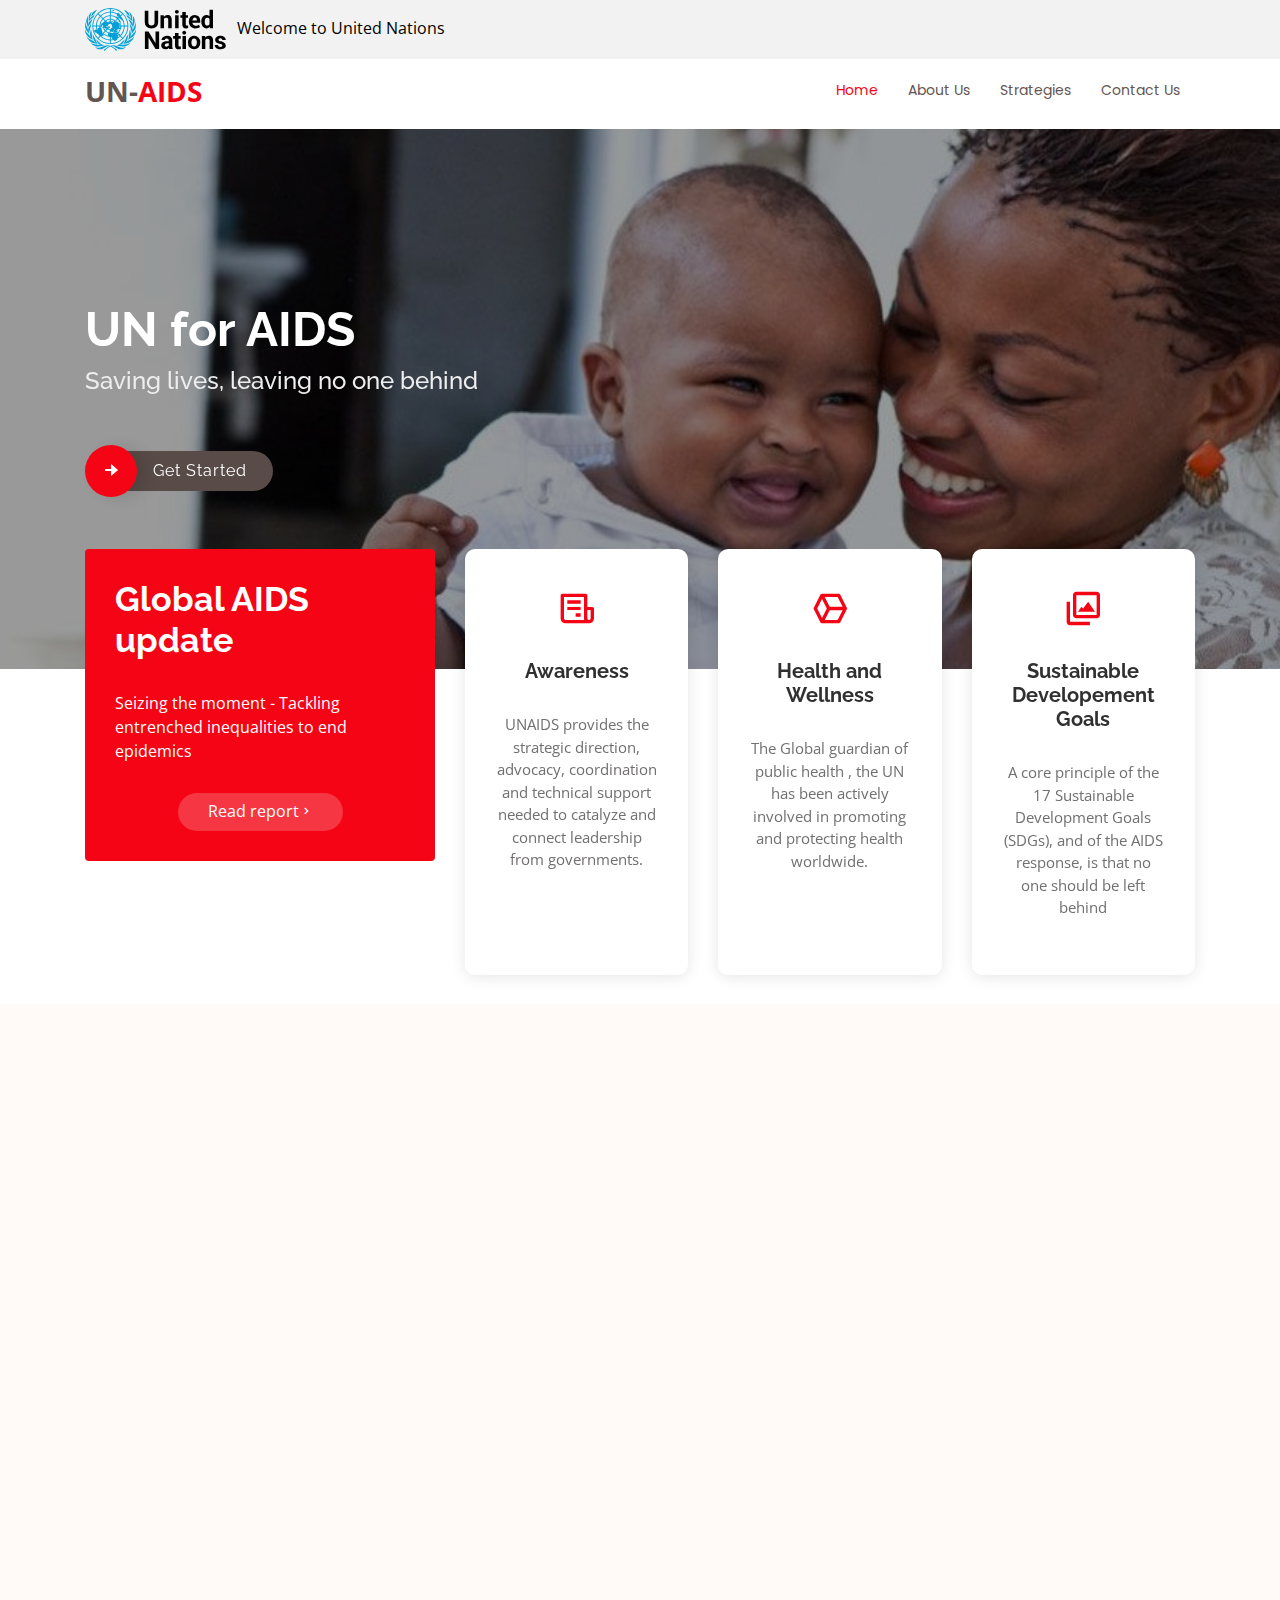
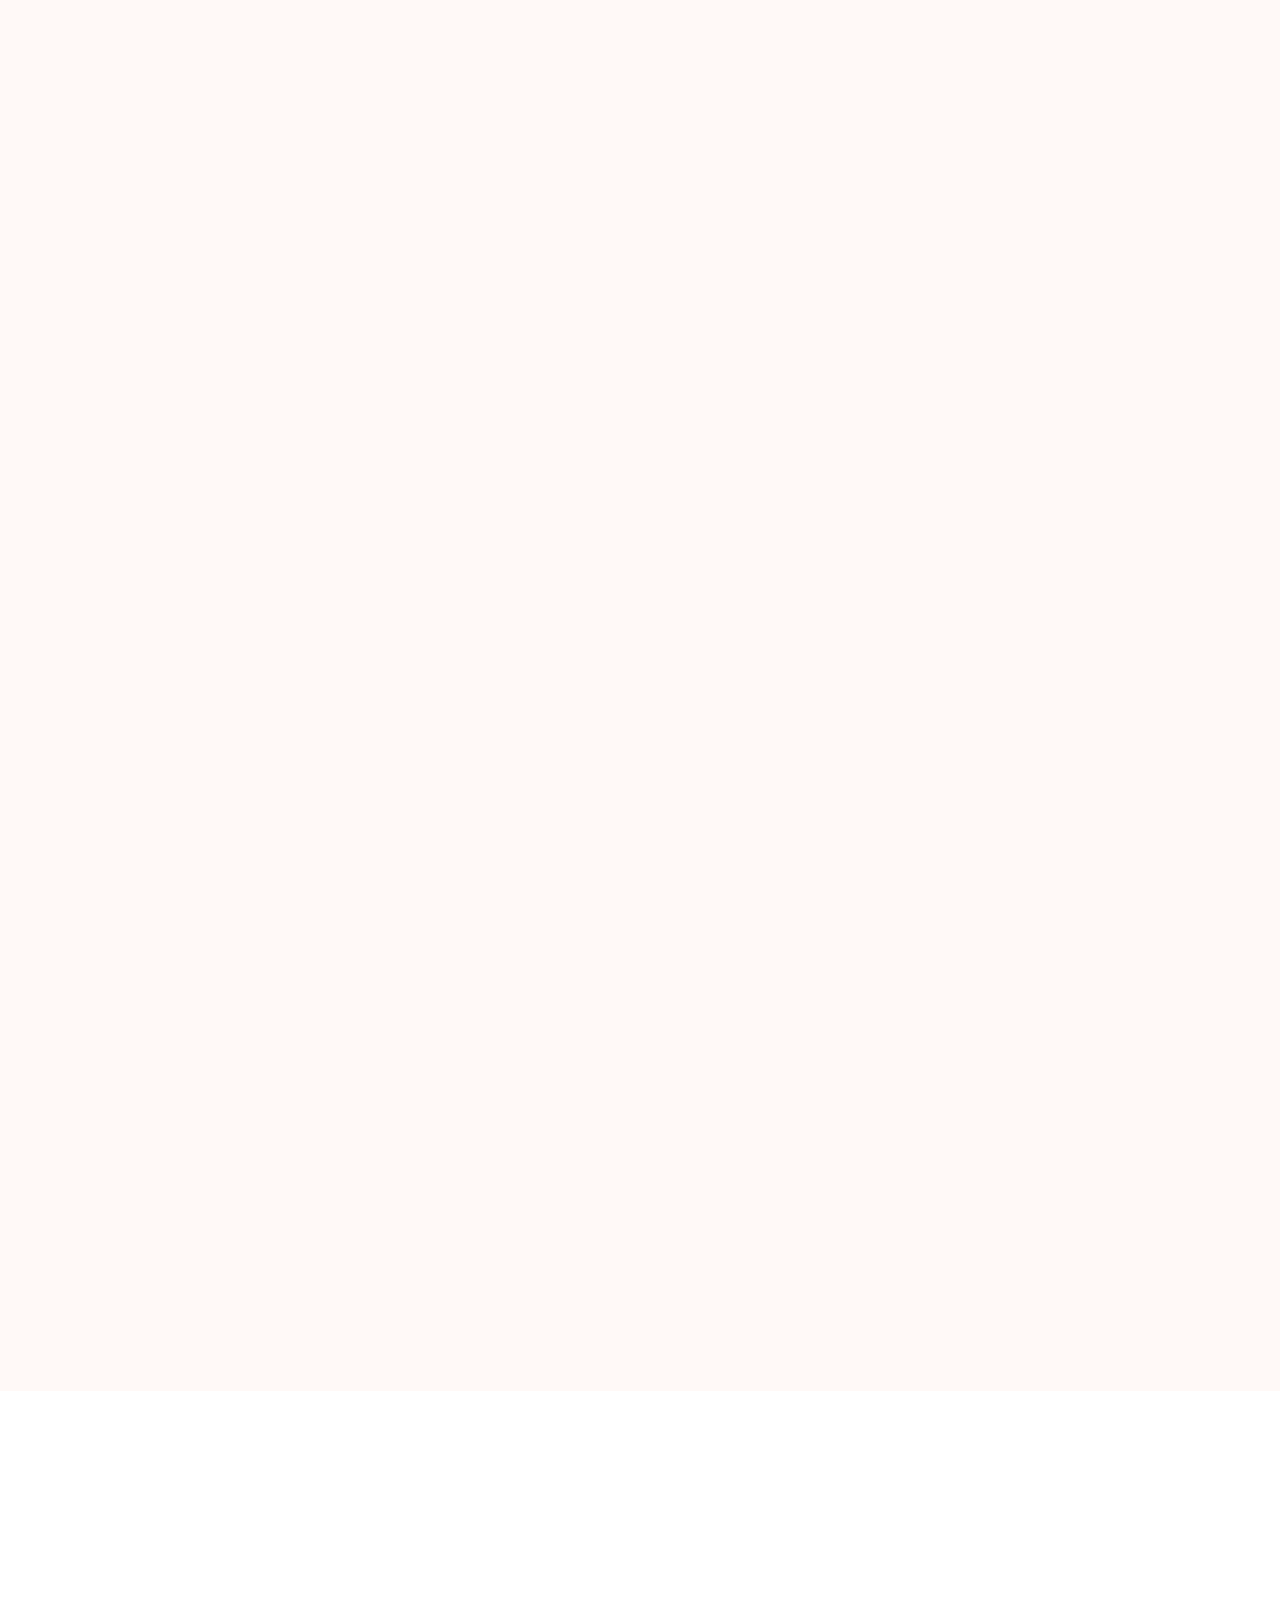
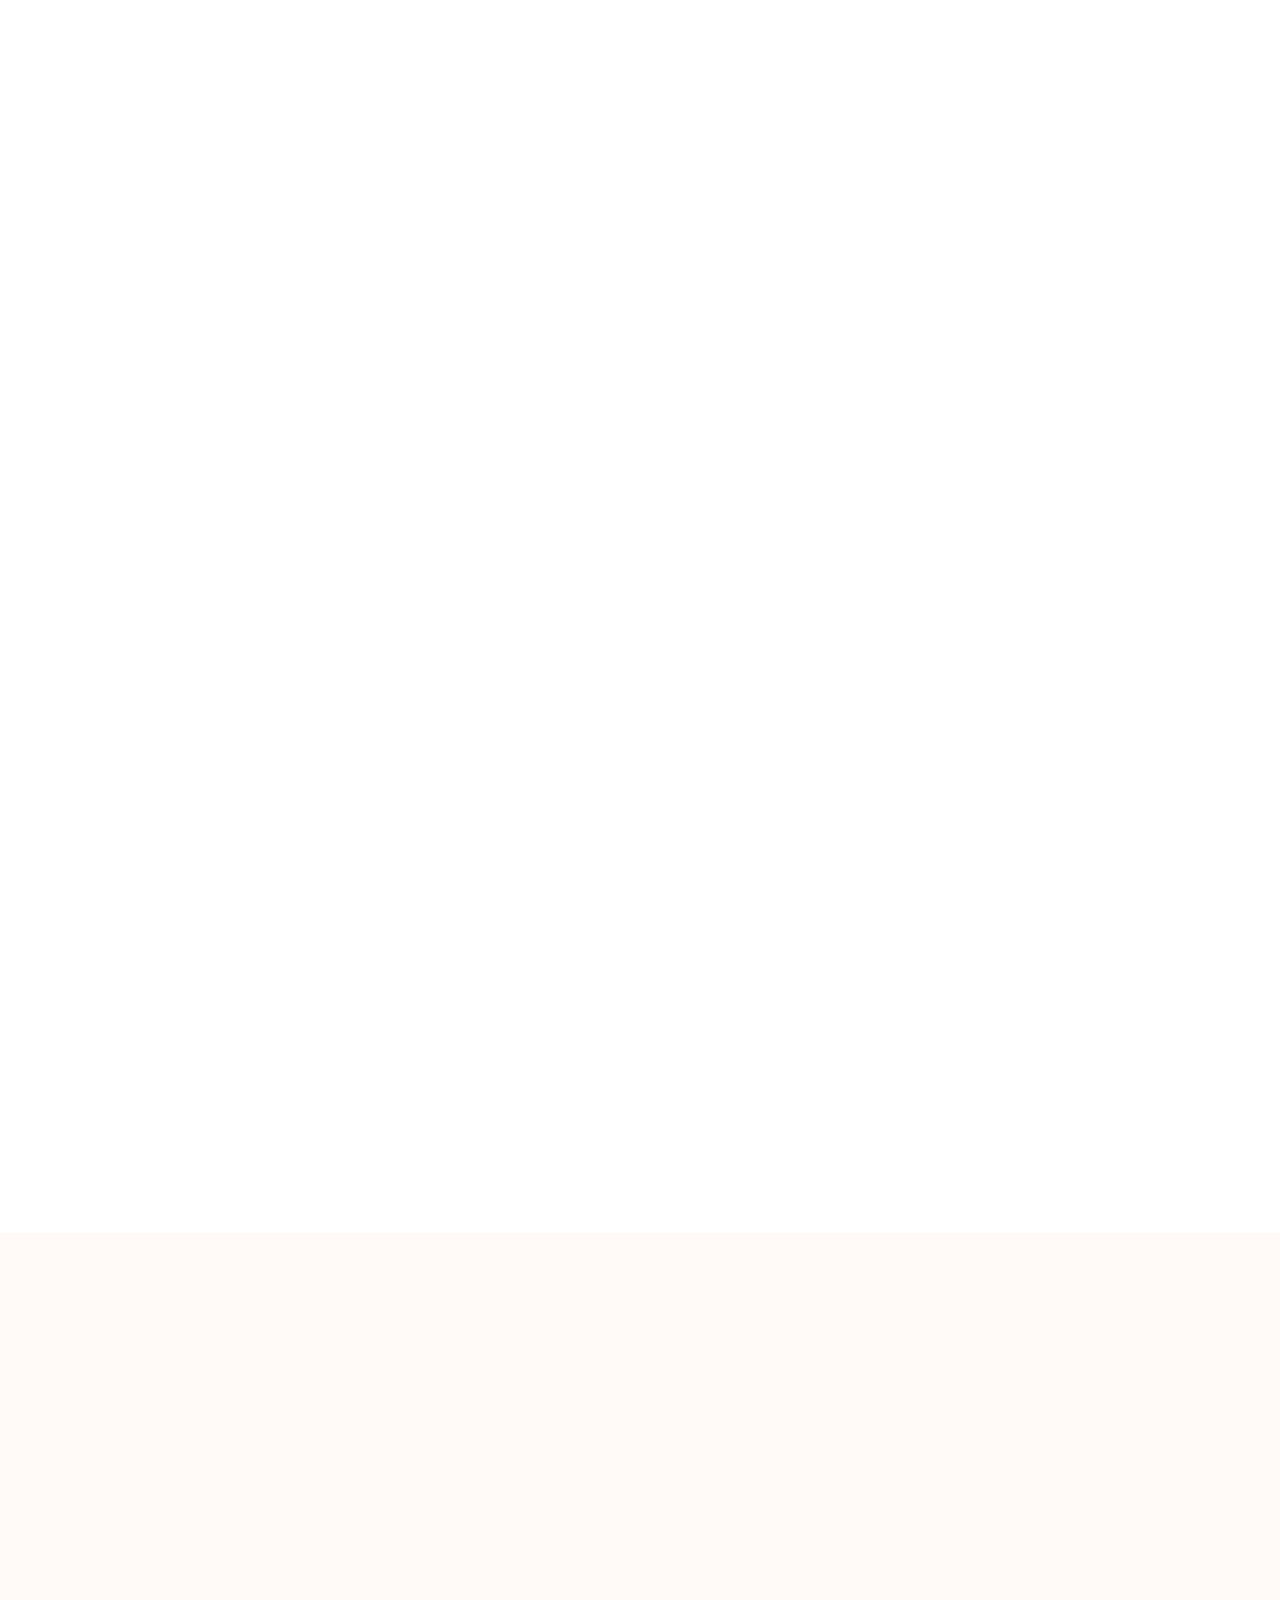
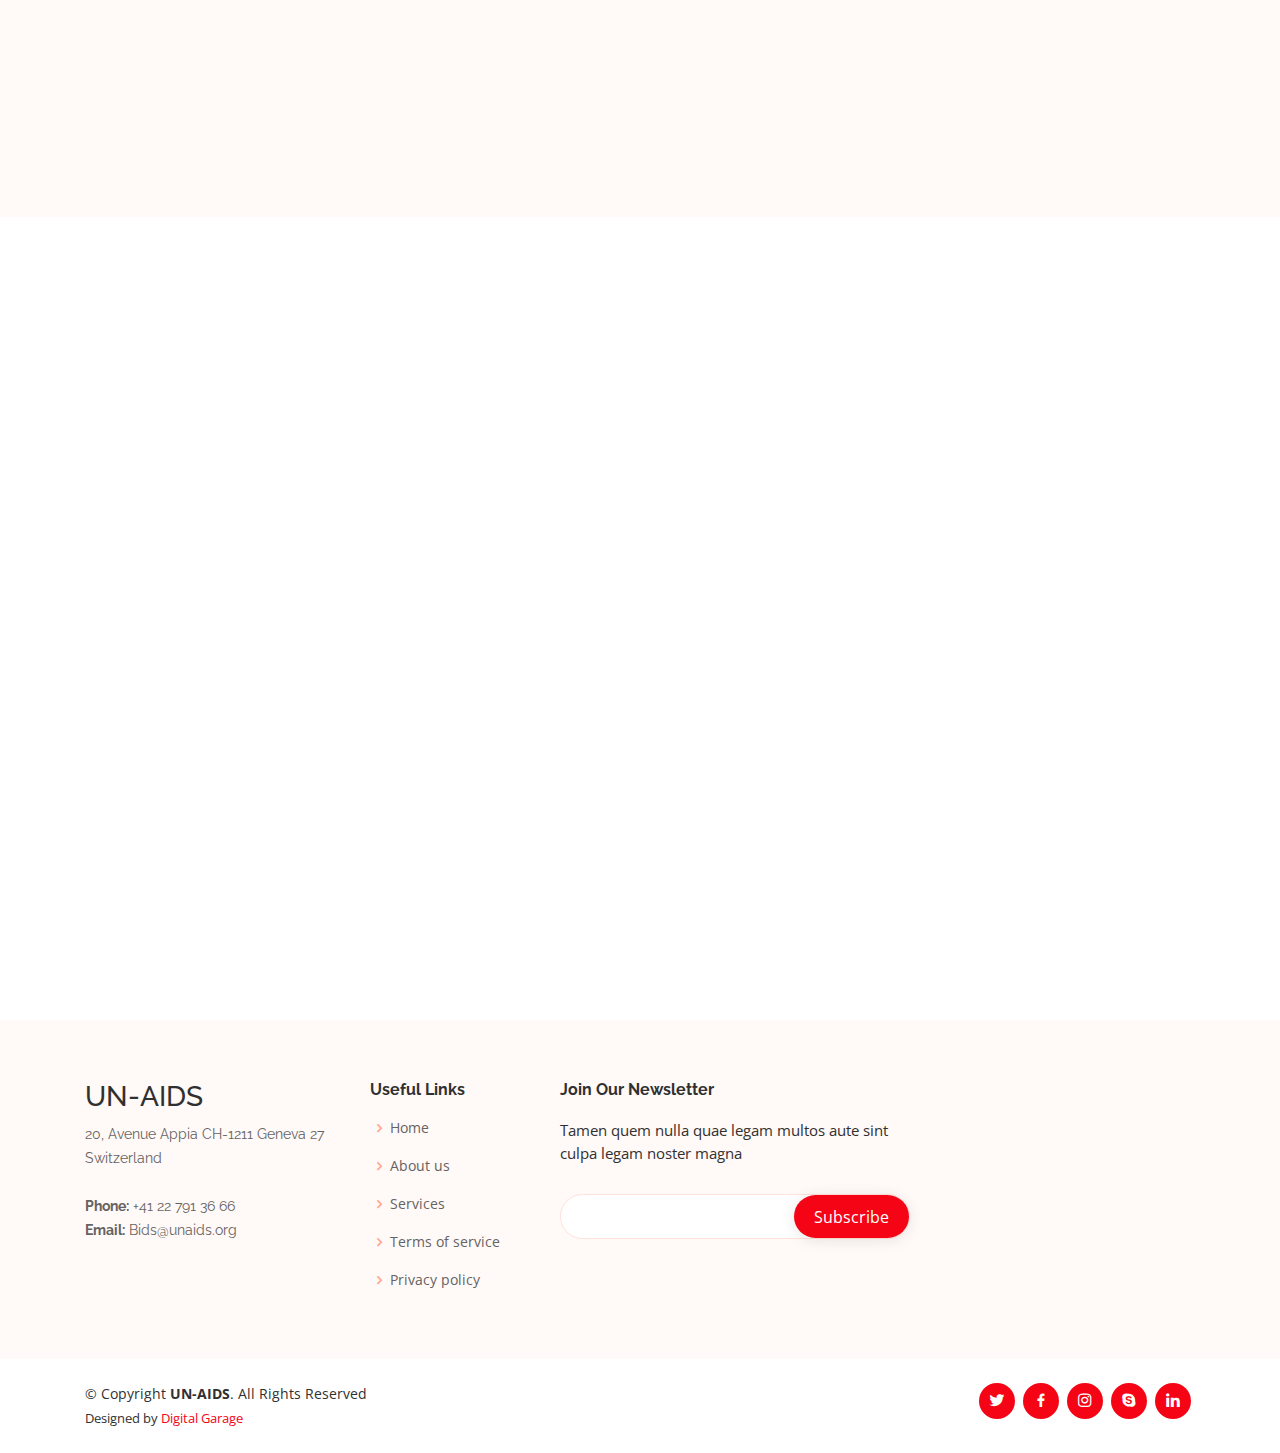
==== index.html @ d5a372f7 "new changes" ====
<!DOCTYPE html>
<html lang="en">

<head>
  <meta charset="utf-8">
  <meta content="width=device-width, initial-scale=1.0" name="viewport">

  <title>United nations</title>
  <meta content="" name="descriptison">
  <meta content="" name="keywords">

  <!-- Favicons -->
  <link href="assets/img/favicon.png" rel="icon">
  <link href="assets/img/apple-touch-icon.png" rel="apple-touch-icon">

  <!-- Google Fonts -->
  <link href="https://fonts.googleapis.com/css?family=Open+Sans:300,300i,400,400i,600,600i,700,700i|Raleway:300,300i,400,400i,500,500i,600,600i,700,700i|Poppins:300,300i,400,400i,500,500i,600,600i,700,700i" rel="stylesheet">

  <!-- Vendor CSS Files -->
  <link href="assets/vendor/bootstrap/css/bootstrap.min.css" rel="stylesheet">
  <link href="assets/vendor/icofont/icofont.min.css" rel="stylesheet">
  <link href="assets/vendor/boxicons/css/boxicons.min.css" rel="stylesheet">
  <link href="assets/vendor/venobox/venobox.css" rel="stylesheet">
  <link href="assets/vendor/owl.carousel/assets/owl.carousel.min.css" rel="stylesheet">
  <link href="assets/vendor/aos/aos.css" rel="stylesheet">

  <!-- Template Main CSS File -->
  <link href="assets/css/style.css" rel="stylesheet">

  <!-- =======================================================
  * Template Name: Flexor - v2.2.0
  * Template URL: https://bootstrapmade.com/flexor-free-multipurpose-bootstrap-template/
  * Author: BootstrapMade.com
  * License: https://bootstrapmade.com/license/
  ======================================================== -->
</head>

<body>

  <!-- ======= Top Bar ======= -->
  <section id="topbar" class="d-none d-lg-block">
    <div class="container d-flex">
      <div class="contact-info mr-auto">
        <ul>
         
          <li><a href="https://www.un.org/en/"><img src="assets/img/UN logo.svg" width="30%" height="30%" alt="" class="img-fluid">Welcome to United Nations</a></li>
          
         
        </ul>

      </div>
     
    </div>
  </section>

  <!-- ======= Header ======= -->
  <header id="header">
    <div class="container d-flex">

      <div class="logo mr-auto">
        <h1 class="text-light"><a href="index.html">UN-<span style="color: #f40414;">AIDS</span></a></h1>
        <!-- Uncomment below if you prefer to use an image logo -->
        <!-- <a href="index.html"><img src="assets/img/unaids-logo.png"   alt="" class="img-fluid"></a> -->
      </div>

      <nav class="nav-menu d-none d-lg-block">
        <ul>
          <li class="active"><a href="index.html">Home</a></li>
          <li><a href="#about">About Us</a></li>
          <li><a href="#services">Strategies</a></li>
          
      
         
          <li><a href="#contact">Contact Us</a></li>

        </ul>
      </nav><!-- .nav-menu -->

    </div>
  </header><!-- End Header -->

  <!-- ======= Hero Section ======= -->
  <section id="hero" class="d-flex flex-column justify-content-center align-items-center">
    <div class="container" data-aos="fade-in">
      <h1>UN for AIDS</h1>
      <h2>Saving lives, leaving no one behind</h2>
      <div class="d-flex align-items-center">
        <i class="bx bxs-right-arrow-alt get-started-icon"></i>
        <a href="#about" class="btn-get-started scrollto">Get Started</a>
      </div>
    </div>
  </section><!-- End Hero -->

  <main id="main">

    <!-- ======= Why Us Section ======= -->
    <section id="why-us" class="why-us">
      <div class="container">

        <div class="row">
          <div class="col-xl-4 col-lg-5" data-aos="fade-up">
            <div class="content">
              <h3>Global AIDS update</h3>
              <p>
                Seizing the moment - Tackling entrenched inequalities to end epidemics
              </p>
              <div class="text-center">
                <a href="/assets/pdf/Annual report 2020.pdf" class="more-btn">Read report<i class="bx bx-chevron-right"></i></a>
              </div>
            </div>
          </div>
          <div class="col-xl-8 col-lg-7 d-flex">
            <div class="icon-boxes d-flex flex-column justify-content-center">
              <div class="row">
                <div class="col-xl-4 d-flex align-items-stretch" data-aos="fade-up" data-aos-delay="100">
                  <div class="icon-box mt-4 mt-xl-0">
                    <i class="bx bx-receipt"></i>
                    <h4>Awareness</h4>
                    <p>UNAIDS provides the strategic direction, advocacy, coordination and technical support needed to catalyze and connect leadership from governments.  </p>
                  </div>
                </div>
                <div class="col-xl-4 d-flex align-items-stretch" data-aos="fade-up" data-aos-delay="200">
                  <div class="icon-box mt-4 mt-xl-0">
                    <i class="bx bx-cube-alt"></i>
                    <h4>Health and Wellness</h4>
                    <p>The Global guardian of public health , the UN
                      has been actively involved in promoting and protecting health worldwide. </p>
                  </div>
                </div>
                <div class="col-xl-4 d-flex align-items-stretch" data-aos="fade-up" data-aos-delay="300">
                  <div class="icon-box mt-4 mt-xl-0">
                    <i class="bx bx-images"></i>
                    <h4>Sustainable Developement Goals</h4>
                    <p>A core principle of the 17 Sustainable Development Goals (SDGs), and of the AIDS response, is that no one should be left behind</p>
                  </div>
                </div>
              </div>
            </div>
          </div>
        </div>

      </div>
    </section><!-- End Why Us Section -->

    <!-- ======= About Section ======= -->
    <section id="about" class="about section-bg">
      <div class="container">

        <div class="row">
          <div class="col-xl-5 col-lg-6 video-box d-flex justify-content-center align-items-stretch" data-aos="fade-right">
            <a href="https://www.youtube.com/watch?v=Q2I1V_JLy6Q" class="venobox play-btn mb-4" data-vbtype="video" data-autoplay="true"></a>
          </div>

          <div class="col-xl-7 col-lg-6 icon-boxes d-flex flex-column align-items-stretch justify-content-center py-5 px-lg-5">
            <h4 data-aos="fade-up"> <strong> About us</strong></h4>
            <!-- <h3 data-aos="fade-up">Enim quis est voluptatibus aliquid consequatur fugiat</h3> -->
            <p data-aos="fade-up">UNAIDS provides the strategic direction, advocacy, coordination and technical support needed to catalyze and connect leadership from governments, the private sector and communities to deliver life-saving HIV services.</p>

            <div class="icon-box" data-aos="fade-up">
              <div class="icon"><i class="bx bx-fingerprint"></i></div>
              <h4 class="title"><a href="">Leading People</a></h4>
              <p class="description">UNAIDS is leading the global effort to end AIDS as a public health threat by 2030 as part of the Sustainable Development Goals.</p>
            </div>

            <div class="icon-box" data-aos="fade-up" data-aos-delay="100">
              <div class="icon"><i class="bx bx-gift"></i></div>
              <h4 class="title"><a href="">Saving Lives</a></h4>
              <p class="description">UNAIDS has transformed policy. UNAIDS has shaped public policy on HIV at the global, regional and national levels. It has mobilized investment for sound national policy using evidence, experience and political advocacy, built health and community systems, established legal frameworks and shaped public opinion towards creating healthy and resilient societies.</p>
            </div>

            <div class="icon-box" data-aos="fade-up" data-aos-delay="200">
              <div class="icon"><i class="bx bx-atom"></i></div>
              <h4 class="title"><a href="">Sustainable Growth</a></h4>
              <p class="description">UNAIDS is a model for United Nations reform and is the only cosponsored Joint Programme in the United Nations system.</p>
            </div>

          </div>
        </div>

      </div>
    </section><!-- End About Section -->

    <!-- ======= Clients Section ======= -->
    <!-- <section id="clients" class="clients">
      <div class="container" data-aos="fade-up">

        <div class="owl-carousel clients-carousel">
          <img src="assets/img/clients/client-1.png" alt="">
          <img src="assets/img/clients/client-2.png" alt="">
          <img src="assets/img/clients/client-3.png" alt="">
          <img src="assets/img/clients/client-4.png" alt="">
          <img src="assets/img/clients/client-5.png" alt="">
          <img src="assets/img/clients/client-6.png" alt="">
          <img src="assets/img/clients/client-7.png" alt="">
          <img src="assets/img/clients/client-8.png" alt="">
        </div>

      </div>
    </section>End Clients Section -->

    <!-- ======= Services Section ======= -->
    
    <section id="services" class="services section-bg">
      <div class="container">

        <div class="section-title" data-aos="fade-up">
          <h2>Strategies</h2>
          <p>PROTECT AND ACCELERATE PROGRESS TOWARDS THE END OF AIDS: READY, SET, GO!</p>
        </div>

        <div class="row">
          <div class="col-lg-4 col-md-6" data-aos="fade-up">
            <div class="icon-box">
              <div class="icon"><i class="icofont-computer"></i></div>
              <h4 class="title"><a href="">Good health and well-being (SDG 3)</a></h4>
              <p class="description">Children, adolescents and adults living with HIV access testing, know their status and are immediately offered and sustained on affordable quality treatment.</p>
            </div>
          </div>
          <div class="col-lg-4 col-md-6" data-aos="fade-up" data-aos-delay="100">
            <div class="icon-box">
              <div class="icon"><i class="icofont-chart-bar-graph"></i></div>
              <h4 class="title"><a href="">Reduced inequalities (SDG 10)</a></h4>
              <p class="description">Young people, especially young women and adolescent girls, access combination prevention services and are empowered to protect themselves from HIV.</p>
            </div>
          </div>
          <div class="col-lg-4 col-md-6" data-aos="fade-up" data-aos-delay="200">
            <div class="icon-box">
              <div class="icon"><i class="icofont-earth"></i></div>
              <h4 class="title"><a href="">Gender equality (SDG 5)</a></h4>
              <p class="description">Women and men practice and promote healthy gender norms and work together to end gender-based, sexual and intimate partner violence to mitigate risk and impact of HIV</p>
            </div>
          </div>
          <div class="col-lg-4 col-md-6" data-aos="fade-up" data-aos-delay="300">
            <div class="icon-box">
              <div class="icon"><i class="icofont-image"></i></div>
              <h4 class="title"><a href="">Peace, justice and strong institutions (SDG 16)</a></h4>
              <p class="description">Punitive laws, policies, practices, stigma and discrimination that block effective responses to HIV are removed > Punitive laws, policies and practices removed, including overly broad criminalization of HIV transmission, travel restrictions, mandatory testing and those that block key populations’ access to services</p>
            </div>
          </div>
          <div class="col-lg-4 col-md-6" data-aos="fade-up" data-aos-delay="400">
            <div class="icon-box">
              <div class="icon"><i class="icofont-settings"></i></div>
              <h4 class="title"><a href="">Partnerships for the goals (SDG 17)</a></h4>
              <p class="description">People-centered HIV and health services are integrated in the context of stronger systems for health > HIV-sensitive universal health coverage schemes implemented </p>
            </div>
          </div>
          
        </div>

      </div>
    </section><!-- End Services Section -->

    <!-- ======= Values Section ======= -->
    <section id="values" class="values">
      <div class="container">

        <div class="row">
          <div class="col-md-6 d-flex align-items-stretch" data-aos="fade-up">
            <div class="card" style="background-image: url(assets/img/values-1.jpg);">
              <div class="card-body">
                <h5 class="card-title"><a href="">Our Mission</a></h5>
                <p class="card-text">Lorem ipsum dolor sit amet, consectetur elit, sed do eiusmod tempor ut labore et dolore magna aliqua.</p>
                <div class="read-more"><a href="#"><i class="icofont-arrow-right"></i> Read More</a></div>
              </div>
            </div>
          </div>
          <div class="col-md-6 d-flex align-items-stretch mt-4 mt-md-0" data-aos="fade-up" data-aos-delay="100">
            <div class="card" style="background-image: url(assets/img/values-2.jpg);">
              <div class="card-body">
                <h5 class="card-title"><a href="">Our Plan</a></h5>
                <p class="card-text">Sed ut perspiciatis unde omnis iste natus error sit voluptatem doloremque laudantium, totam rem.</p>
                <div class="read-more"><a href="#"><i class="icofont-arrow-right"></i> Read More</a></div>
              </div>
            </div>

          </div>
          <div class="col-md-6 d-flex align-items-stretch mt-4" data-aos="fade-up" data-aos-delay="200">
            <div class="card" style="background-image: url(assets/img/values-3.jpg);">
              <div class="card-body">
                <h5 class="card-title"><a href="">Our Vision</a></h5>
                <p class="card-text">Nemo enim ipsam voluptatem quia voluptas sit aut odit aut fugit, sed quia magni dolores.</p>
                <div class="read-more"><a href="#"><i class="icofont-arrow-right"></i> Read More</a></div>
              </div>
            </div>
          </div>
          <div class="col-md-6 d-flex align-items-stretch mt-4" data-aos="fade-up" data-aos-delay="300">
            <div class="card" style="background-image: url(assets/img/values-4.jpg);">
              <div class="card-body">
                <h5 class="card-title"><a href="">Our Care</a></h5>
                <p class="card-text">Nostrum eum sed et autem dolorum perspiciatis. Magni porro quisquam laudantium voluptatem.</p>
                <div class="read-more"><a href="#"><i class="icofont-arrow-right"></i> Read More</a></div>
              </div>
            </div>
          </div>
        </div>

      </div>
    </section><!-- End Values Section -->

    <!-- ======= Testimonials Section ======= -->
    <!-- <section id="testimonials" class="testimonials">
      <div class="container" data-aos="fade-up">

        <div class="owl-carousel testimonials-carousel">

          <div class="testimonial-item">
            <img src="assets/img/testimonials/testimonials-1.jpg" class="testimonial-img" alt="">
            <h3>Saul Goodman</h3>
            <h4>Ceo &amp; Founder</h4>
            <p>
              <i class="bx bxs-quote-alt-left quote-icon-left"></i>
              Proin iaculis purus consequat sem cure digni ssim donec porttitora entum suscipit rhoncus. Accusantium quam, ultricies eget id, aliquam eget nibh et. Maecen aliquam, risus at semper.
              <i class="bx bxs-quote-alt-right quote-icon-right"></i>
            </p>
          </div>

          <div class="testimonial-item">
            <img src="assets/img/testimonials/testimonials-2.jpg" class="testimonial-img" alt="">
            <h3>Sara Wilsson</h3>
            <h4>Designer</h4>
            <p>
              <i class="bx bxs-quote-alt-left quote-icon-left"></i>
              Export tempor illum tamen malis malis eram quae irure esse labore quem cillum quid cillum eram malis quorum velit fore eram velit sunt aliqua noster fugiat irure amet legam anim culpa.
              <i class="bx bxs-quote-alt-right quote-icon-right"></i>
            </p>
          </div>

          <div class="testimonial-item">
            <img src="assets/img/testimonials/testimonials-3.jpg" class="testimonial-img" alt="">
            <h3>Jena Karlis</h3>
            <h4>Store Owner</h4>
            <p>
              <i class="bx bxs-quote-alt-left quote-icon-left"></i>
              Enim nisi quem export duis labore cillum quae magna enim sint quorum nulla quem veniam duis minim tempor labore quem eram duis noster aute amet eram fore quis sint minim.
              <i class="bx bxs-quote-alt-right quote-icon-right"></i>
            </p>
          </div>

          <div class="testimonial-item">
            <img src="assets/img/testimonials/testimonials-4.jpg" class="testimonial-img" alt="">
            <h3>Matt Brandon</h3>
            <h4>Freelancer</h4>
            <p>
              <i class="bx bxs-quote-alt-left quote-icon-left"></i>
              Fugiat enim eram quae cillum dolore dolor amet nulla culpa multos export minim fugiat minim velit minim dolor enim duis veniam ipsum anim magna sunt elit fore quem dolore labore illum veniam.
              <i class="bx bxs-quote-alt-right quote-icon-right"></i>
            </p>
          </div>

          <div class="testimonial-item">
            <img src="assets/img/testimonials/testimonials-5.jpg" class="testimonial-img" alt="">
            <h3>John Larson</h3>
            <h4>Entrepreneur</h4>
            <p>
              <i class="bx bxs-quote-alt-left quote-icon-left"></i>
              Quis quorum aliqua sint quem legam fore sunt eram irure aliqua veniam tempor noster veniam enim culpa labore duis sunt culpa nulla illum cillum fugiat legam esse veniam culpa fore nisi cillum quid.
              <i class="bx bxs-quote-alt-right quote-icon-right"></i>
            </p>
          </div>

        </div>

      </div>
    </section>End Testimonials Section -->

    <!-- ======= Portfolio Section ======= -->
    <!-- <section id="portfolio" class="portfolio">
      <div class="container">

        <div class="section-title">
          <h2 data-aos="fade-up">Portfolio</h2>
          <p data-aos="fade-up">Magnam dolores commodi suscipit. Necessitatibus eius consequatur ex aliquid fuga eum quidem. Sit sint consectetur velit. Quisquam quos quisquam cupiditate. Et nemo qui impedit suscipit alias ea. Quia fugiat sit in iste officiis commodi quidem hic quas.</p>
        </div>

        <div class="row" data-aos="fade-up" data-aos-delay="100">
          <div class="col-lg-12 d-flex justify-content-center">
            <ul id="portfolio-flters">
              <li data-filter="*" class="filter-active">All</li>
              <li data-filter=".filter-app">App</li>
              <li data-filter=".filter-card">Card</li>
              <li data-filter=".filter-web">Web</li>
            </ul>
          </div>
        </div>

        <div class="row portfolio-container" data-aos="fade-up" data-aos-delay="200">

          <div class="col-lg-4 col-md-6 portfolio-item filter-app">
            <img src="assets/img/portfolio/portfolio-1.jpg" class="img-fluid" alt="">
            <div class="portfolio-info">
              <h4>App 1</h4>
              <p>App</p>
              <a href="assets/img/portfolio/portfolio-1.jpg" data-gall="portfolioGallery" class="venobox preview-link" title="App 1"><i class="bx bx-plus"></i></a>
              <a href="portfolio-details.html" class="details-link" title="More Details"><i class="bx bx-link"></i></a>
            </div>
          </div>

          <div class="col-lg-4 col-md-6 portfolio-item filter-web">
            <img src="assets/img/portfolio/portfolio-2.jpg" class="img-fluid" alt="">
            <div class="portfolio-info">
              <h4>Web 3</h4>
              <p>Web</p>
              <a href="assets/img/portfolio/portfolio-2.jpg" data-gall="portfolioGallery" class="venobox preview-link" title="Web 3"><i class="bx bx-plus"></i></a>
              <a href="portfolio-details.html" class="details-link" title="More Details"><i class="bx bx-link"></i></a>
            </div>
          </div>

          <div class="col-lg-4 col-md-6 portfolio-item filter-app">
            <img src="assets/img/portfolio/portfolio-3.jpg" class="img-fluid" alt="">
            <div class="portfolio-info">
              <h4>App 2</h4>
              <p>App</p>
              <a href="assets/img/portfolio/portfolio-3.jpg" data-gall="portfolioGallery" class="venobox preview-link" title="App 2"><i class="bx bx-plus"></i></a>
              <a href="portfolio-details.html" class="details-link" title="More Details"><i class="bx bx-link"></i></a>
            </div>
          </div>

          <div class="col-lg-4 col-md-6 portfolio-item filter-card">
            <img src="assets/img/portfolio/portfolio-4.jpg" class="img-fluid" alt="">
            <div class="portfolio-info">
              <h4>Card 2</h4>
              <p>Card</p>
              <a href="assets/img/portfolio/portfolio-4.jpg" data-gall="portfolioGallery" class="venobox preview-link" title="Card 2"><i class="bx bx-plus"></i></a>
              <a href="portfolio-details.html" class="details-link" title="More Details"><i class="bx bx-link"></i></a>
            </div>
          </div>

          <div class="col-lg-4 col-md-6 portfolio-item filter-web">
            <img src="assets/img/portfolio/portfolio-5.jpg" class="img-fluid" alt="">
            <div class="portfolio-info">
              <h4>Web 2</h4>
              <p>Web</p>
              <a href="assets/img/portfolio/portfolio-5.jpg" data-gall="portfolioGallery" class="venobox preview-link" title="Web 2"><i class="bx bx-plus"></i></a>
              <a href="portfolio-details.html" class="details-link" title="More Details"><i class="bx bx-link"></i></a>
            </div>
          </div>

          <div class="col-lg-4 col-md-6 portfolio-item filter-app">
            <img src="assets/img/portfolio/portfolio-6.jpg" class="img-fluid" alt="">
            <div class="portfolio-info">
              <h4>App 3</h4>
              <p>App</p>
              <a href="assets/img/portfolio/portfolio-6.jpg" data-gall="portfolioGallery" class="venobox preview-link" title="App 3"><i class="bx bx-plus"></i></a>
              <a href="portfolio-details.html" class="details-link" title="More Details"><i class="bx bx-link"></i></a>
            </div>
          </div>

          <div class="col-lg-4 col-md-6 portfolio-item filter-card">
            <img src="assets/img/portfolio/portfolio-7.jpg" class="img-fluid" alt="">
            <div class="portfolio-info">
              <h4>Card 1</h4>
              <p>Card</p>
              <a href="assets/img/portfolio/portfolio-7.jpg" data-gall="portfolioGallery" class="venobox preview-link" title="Card 1"><i class="bx bx-plus"></i></a>
              <a href="portfolio-details.html" class="details-link" title="More Details"><i class="bx bx-link"></i></a>
            </div>
          </div>

          <div class="col-lg-4 col-md-6 portfolio-item filter-card">
            <img src="assets/img/portfolio/portfolio-8.jpg" class="img-fluid" alt="">
            <div class="portfolio-info">
              <h4>Card 3</h4>
              <p>Card</p>
              <a href="assets/img/portfolio/portfolio-8.jpg" data-gall="portfolioGallery" class="venobox preview-link" title="Card 3"><i class="bx bx-plus"></i></a>
              <a href="portfolio-details.html" class="details-link" title="More Details"><i class="bx bx-link"></i></a>
            </div>
          </div>

          <div class="col-lg-4 col-md-6 portfolio-item filter-web">
            <img src="assets/img/portfolio/portfolio-9.jpg" class="img-fluid" alt="">
            <div class="portfolio-info">
              <h4>Web 3</h4>
              <p>Web</p>
              <a href="assets/img/portfolio/portfolio-9.jpg" data-gall="portfolioGallery" class="venobox preview-link" title="Web 3"><i class="bx bx-plus"></i></a>
              <a href="portfolio-details.html" class="details-link" title="More Details"><i class="bx bx-link"></i></a>
            </div>
          </div>

        </div>

      </div>
    </section>End Portfolio Section -->
    <section id="build">
      <div class="container">
        <div class="section-title" data-aos="fade-up">
          <h2>Let's Build a Sustainable World Together</h2>
        </div>  
        <h2 data-aos="fade-up" class="portfolio-title text-center">Your Problem, is ours now</h2>
        <br>
        <h5 data-aos="fade-up">Submit your problem here, or <a href="#contact">get in touch with us  </a> if you want to connect offline:</h5>
        <div class="row featurette"><form data-aos="fade-up" class="col-md-7">
          <div class="form-group">
            <input type="text" name="name" class="form-control" id="name" placeholder="Your Name" data-rule="minlen:4" data-msg="Please enter at least 4 chars" />
            <div class="validate"></div>
          </div>
          <div class="form-group">
            <label for="exampleFormControlInput1">Email address</label>
            <input type="email" class="form-control" id="exampleFormControlInput1" placeholder="name@example.com">
          </div>
          
          
          <div class="form-group">
            <label for="exampleFormControlTextarea1">Problem Statement</label>
            <textarea class="form-control" id="exampleFormControlTextarea1" rows="3"></textarea>
          </div>
          <div id="innovbtn" class="text-center" data-aos="fade-up" data-aos-delay="800">
            <a href="" class="btn-get-started scrollto">Submit</a>
          </div>
         
        </form>
        <div class="col-md-5" data-aos="fade-up">
        
          <img src="assets/img/girl-smiling-1739842.jpg" width="100%" height="100%" alt="">
          
        </div></div>
        

        
      
      </div>

    </section>
    <!-- ======= Team Section ======= -->
    <!-- <section id="team" class="team section-bg">
      <div class="container">

        <div class="section-title">
          <h2 data-aos="fade-up">Team</h2>
          <p data-aos="fade-up">Magnam dolores commodi suscipit. Necessitatibus eius consequatur ex aliquid fuga eum quidem. Sit sint consectetur velit. Quisquam quos quisquam cupiditate. Et nemo qui impedit suscipit alias ea. Quia fugiat sit in iste officiis commodi quidem hic quas.</p>
        </div>

        <div class="row">

          <div class="col-lg-3 col-md-6 d-flex align-items-stretch" data-aos="fade-up">
            <div class="member">
              <div class="member-img">
                <img src="assets/img/team/team-1.jpg" class="img-fluid" alt="">
                <div class="social">
                  <a href=""><i class="icofont-twitter"></i></a>
                  <a href=""><i class="icofont-facebook"></i></a>
                  <a href=""><i class="icofont-instagram"></i></a>
                  <a href=""><i class="icofont-linkedin"></i></a>
                </div>
              </div>
              <div class="member-info">
                <h4>Walter White</h4>
                <span>Chief Executive Officer</span>
              </div>
            </div>
          </div>

          <div class="col-lg-3 col-md-6 d-flex align-items-stretch" data-aos="fade-up" data-aos-delay="100">
            <div class="member">
              <div class="member-img">
                <img src="assets/img/team/team-2.jpg" class="img-fluid" alt="">
                <div class="social">
                  <a href=""><i class="icofont-twitter"></i></a>
                  <a href=""><i class="icofont-facebook"></i></a>
                  <a href=""><i class="icofont-instagram"></i></a>
                  <a href=""><i class="icofont-linkedin"></i></a>
                </div>
              </div>
              <div class="member-info">
                <h4>Sarah Jhonson</h4>
                <span>Product Manager</span>
              </div>
            </div>
          </div>

          <div class="col-lg-3 col-md-6 d-flex align-items-stretch" data-aos="fade-up" data-aos-delay="200">
            <div class="member">
              <div class="member-img">
                <img src="assets/img/team/team-3.jpg" class="img-fluid" alt="">
                <div class="social">
                  <a href=""><i class="icofont-twitter"></i></a>
                  <a href=""><i class="icofont-facebook"></i></a>
                  <a href=""><i class="icofont-instagram"></i></a>
                  <a href=""><i class="icofont-linkedin"></i></a>
                </div>
              </div>
              <div class="member-info">
                <h4>William Anderson</h4>
                <span>CTO</span>
              </div>
            </div>
          </div>

          <div class="col-lg-3 col-md-6 d-flex align-items-stretch" data-aos="fade-up" data-aos-delay="300">
            <div class="member">
              <div class="member-img">
                <img src="assets/img/team/team-4.jpg" class="img-fluid" alt="">
                <div class="social">
                  <a href=""><i class="icofont-twitter"></i></a>
                  <a href=""><i class="icofont-facebook"></i></a>
                  <a href=""><i class="icofont-instagram"></i></a>
                  <a href=""><i class="icofont-linkedin"></i></a>
                </div>
              </div>
              <div class="member-info">
                <h4>Amanda Jepson</h4>
                <span>Accountant</span>
              </div>
            </div>
          </div>

        </div>

      </div>
    </section>End Team Section -->

    <!-- ======= Pricing Section ======= -->
    <!-- <section id="pricing" class="pricing">
      <div class="container">

        <div class="section-title">
          <h2 data-aos="fade-up">Pricing</h2>
          <p data-aos="fade-up">Magnam dolores commodi suscipit. Necessitatibus eius consequatur ex aliquid fuga eum quidem. Sit sint consectetur velit. Quisquam quos quisquam cupiditate. Et nemo qui impedit suscipit alias ea. Quia fugiat sit in iste officiis commodi quidem hic quas.</p>
        </div>

        <div class="row">

          <div class="col-lg-3 col-md-6" data-aos="fade-up">
            <div class="box">
              <h3>Free</h3>
              <h4><sup>$</sup>0<span> / month</span></h4>
              <ul>
                <li>Aida dere</li>
                <li>Nec feugiat nisl</li>
                <li>Nulla at volutpat dola</li>
                <li class="na">Pharetra massa</li>
                <li class="na">Massa ultricies mi</li>
              </ul>
              <div class="btn-wrap">
                <a href="#" class="btn-buy">Buy Now</a>
              </div>
            </div>
          </div>

          <div class="col-lg-3 col-md-6 mt-4 mt-md-0" data-aos="fade-up" data-aos-delay="100">
            <div class="box featured">
              <h3>Business</h3>
              <h4><sup>$</sup>19<span> / month</span></h4>
              <ul>
                <li>Aida dere</li>
                <li>Nec feugiat nisl</li>
                <li>Nulla at volutpat dola</li>
                <li>Pharetra massa</li>
                <li class="na">Massa ultricies mi</li>
              </ul>
              <div class="btn-wrap">
                <a href="#" class="btn-buy">Buy Now</a>
              </div>
            </div>
          </div>

          <div class="col-lg-3 col-md-6 mt-4 mt-lg-0" data-aos="fade-up" data-aos-delay="200">
            <div class="box">
              <h3>Developer</h3>
              <h4><sup>$</sup>29<span> / month</span></h4>
              <ul>
                <li>Aida dere</li>
                <li>Nec feugiat nisl</li>
                <li>Nulla at volutpat dola</li>
                <li>Pharetra massa</li>
                <li>Massa ultricies mi</li>
              </ul>
              <div class="btn-wrap">
                <a href="#" class="btn-buy">Buy Now</a>
              </div>
            </div>
          </div>

          <div class="col-lg-3 col-md-6 mt-4 mt-lg-0" data-aos="fade-up" data-aos-delay="300">
            <div class="box">
              <span class="advanced">Advanced</span>
              <h3>Ultimate</h3>
              <h4><sup>$</sup>49<span> / month</span></h4>
              <ul>
                <li>Aida dere</li>
                <li>Nec feugiat nisl</li>
                <li>Nulla at volutpat dola</li>
                <li>Pharetra massa</li>
                <li>Massa ultricies mi</li>
              </ul>
              <div class="btn-wrap">
                <a href="#" class="btn-buy">Buy Now</a>
              </div>
            </div>
          </div>

        </div>

      </div>
    </section>End Pricing Section -->

    <!-- ======= F.A.Q Section ======= -->
    <section id="faq" class="faq section-bg">
      <div class="container">

        <div class="section-title">
          <h2 data-aos="fade-up">F.A.Q</h2>
          
        </div>

        <div class="faq-list">
          <ul>
            <li data-aos="fade-up">
              <i class="bx bx-help-circle icon-help"></i> <a data-toggle="collapse" class="collapse" href="#faq-list-1">How can I get involved?<i class="bx bx-chevron-down icon-show"></i><i class="bx bx-chevron-up icon-close"></i></a>
              <div id="faq-list-1" class="collapse show" data-parent=".faq-list">
                <p>
                  Feugiat pretium nibh ipsum consequat. Tempus iaculis urna id volutpat lacus laoreet non curabitur gravida. Venenatis lectus magna fringilla urna porttitor rhoncus dolor purus non.
                </p>
              </div>
            </li>

            <li data-aos="fade-up" data-aos-delay="100">
              <i class="bx bx-help-circle icon-help"></i> <a data-toggle="collapse" href="#faq-list-2" class="collapsed">	How can I donate? <i class="bx bx-chevron-down icon-show"></i><i class="bx bx-chevron-up icon-close"></i></a>
              <div id="faq-list-2" class="collapse" data-parent=".faq-list">
                <p>
                  Dolor sit amet consectetur adipiscing elit pellentesque habitant morbi. Id interdum velit laoreet id donec ultrices. Fringilla phasellus faucibus scelerisque eleifend donec pretium. Est pellentesque elit ullamcorper dignissim. Mauris ultrices eros in cursus turpis massa tincidunt dui.
                </p>
              </div>
            </li>

            <li data-aos="fade-up" data-aos-delay="200">
              <i class="bx bx-help-circle icon-help"></i> <a data-toggle="collapse" href="#faq-list-3" class="collapsed">	Where do I pitch my proposal? <i class="bx bx-chevron-down icon-show"></i><i class="bx bx-chevron-up icon-close"></i></a>
              <div id="faq-list-3" class="collapse" data-parent=".faq-list">
                <p>
                  Eleifend mi in nulla posuere sollicitudin aliquam ultrices sagittis orci. Faucibus pulvinar elementum integer enim. Sem nulla pharetra diam sit amet nisl suscipit. Rutrum tellus pellentesque eu tincidunt. Lectus urna duis convallis convallis tellus. Urna molestie at elementum eu facilisis sed odio morbi quis
                </p>
              </div>
            </li>

            <li data-aos="fade-up" data-aos-delay="300">
              <i class="bx bx-help-circle icon-help"></i> <a data-toggle="collapse" href="#faq-list-4" class="collapsed">How can I become a partner? <i class="bx bx-chevron-down icon-show"></i><i class="bx bx-chevron-up icon-close"></i></a>
              <div id="faq-list-4" class="collapse" data-parent=".faq-list">
                <p>
                  Molestie a iaculis at erat pellentesque adipiscing commodo. Dignissim suspendisse in est ante in. Nunc vel risus commodo viverra maecenas accumsan. Sit amet nisl suscipit adipiscing bibendum est. Purus gravida quis blandit turpis cursus in.
                </p>
              </div>
            </li>

            

          </ul>
        </div>

      </div>
    </section><!-- End F.A.Q Section -->

    <!-- ======= Contact Section ======= -->
    <section id="contact" class="contact">
      <div class="container">

        <div class="section-title">
          <h2 data-aos="fade-up">Contact</h2>
          <p data-aos="fade-up">Magnam dolores commodi suscipit. Necessitatibus eius consequatur ex aliquid fuga eum quidem. Sit sint consectetur velit. Quisquam quos quisquam cupiditate. Et nemo qui impedit suscipit alias ea. Quia fugiat sit in iste officiis commodi quidem hic quas.</p>
        </div>

        <div class="row justify-content-center">

          <div class="col-xl-3 col-lg-4 mt-4" data-aos="fade-up">
            <div class="info-box">
              <i class="bx bx-map"></i>
              <h3>Our Address</h3>
              <p>A108 Adam Street, New York, NY 535022</p>
            </div>
          </div>

          <div class="col-xl-3 col-lg-4 mt-4" data-aos="fade-up" data-aos-delay="100">
            <div class="info-box">
              <i class="bx bx-envelope"></i>
              <h3>Email Us</h3>
              <p>info@example.com<br>contact@example.com</p>
            </div>
          </div>
          <div class="col-xl-3 col-lg-4 mt-4" data-aos="fade-up" data-aos-delay="200">
            <div class="info-box">
              <i class="bx bx-phone-call"></i>
              <h3>Call Us</h3>
              <p>+1 5589 55488 55<br>+1 6678 254445 41</p>
            </div>
          </div>
        </div>

        <div class="row justify-content-center" data-aos="fade-up" data-aos-delay="300">
          <div class="col-xl-9 col-lg-12 mt-4">
            <form action="forms/contact.php" method="post" role="form" class="php-email-form">
              <div class="form-row">
                <div class="col-md-6 form-group">
                  <input type="text" name="name" class="form-control" id="name" placeholder="Your Name" data-rule="minlen:4" data-msg="Please enter at least 4 chars" />
                  <div class="validate"></div>
                </div>
                <div class="col-md-6 form-group">
                  <input type="email" class="form-control" name="email" id="email" placeholder="Your Email" data-rule="email" data-msg="Please enter a valid email" />
                  <div class="validate"></div>
                </div>
              </div>
              <div class="form-group">
                <input type="text" class="form-control" name="subject" id="subject" placeholder="Subject" data-rule="minlen:4" data-msg="Please enter at least 8 chars of subject" />
                <div class="validate"></div>
              </div>
              <div class="form-group">
                <textarea class="form-control" name="message" rows="5" data-rule="required" data-msg="Please write something for us" placeholder="Message"></textarea>
                <div class="validate"></div>
              </div>
              <div class="mb-3">
                <div class="loading">Loading</div>
                <div class="error-message"></div>
                <div class="sent-message">Your message has been sent. Thank you!</div>
              </div>
              <div class="text-center"><button type="submit">Send Message</button></div>
            </form>
          </div>

        </div>

      </div>
    </section><!-- End Contact Section -->

  </main><!-- End #main -->

  <!-- ======= Footer ======= -->
  <footer id="footer">

    <div class="footer-top">
      <div class="container">
        <div class="row">

          <div class="col-lg-3 col-md-6 footer-contact">
            <h3>UN-AIDS</h3>
            <p>
              20, Avenue Appia
              CH-1211 Geneva 27
              Switzerland<br><br>
              <strong>Phone:</strong> +41 22 791 36 66<br>
              <strong>Email:</strong>  Bids@unaids.org<br>
            </p>
          </div>

          <div class="col-lg-2 col-md-6 footer-links">
            <h4>Useful Links</h4>
            <ul>
              <li><i class="bx bx-chevron-right"></i> <a href="#">Home</a></li>
              <li><i class="bx bx-chevron-right"></i> <a href="#">About us</a></li>
              <li><i class="bx bx-chevron-right"></i> <a href="#">Services</a></li>
              <li><i class="bx bx-chevron-right"></i> <a href="#">Terms of service</a></li>
              <li><i class="bx bx-chevron-right"></i> <a href="#">Privacy policy</a></li>
            </ul>
          </div>

         

          <div class="col-lg-4 col-md-6 footer-newsletter">
            <h4>Join Our Newsletter</h4>
            <p>Tamen quem nulla quae legam multos aute sint culpa legam noster magna</p>
            <form action="" method="post">
              <input type="email" name="email"><input type="submit" value="Subscribe">
            </form>
          </div>

        </div>
      </div>
    </div>

    <div class="container d-lg-flex py-4">

      <div class="mr-lg-auto text-center text-lg-left">
        <div class="copyright">
          &copy; Copyright <strong><span>UN-AIDS</span></strong>. All Rights Reserved
        </div>
        <div class="credits">
          <!-- All the links in the footer should remain intact. -->
          <!-- You can delete the links only if you purchased the pro version. -->
          <!-- Licensing information: https://bootstrapmade.com/license/ -->
          <!-- Purchase the pro version with working PHP/AJAX contact form: https://bootstrapmade.com/flexor-free-multipurpose-bootstrap-template/ -->
          Designed by <a href="#">Digital Garage</a>
        </div>
      </div>
      <div class="social-links text-center text-lg-right pt-3 pt-lg-0">
        <a href="#" class="twitter"><i class="bx bxl-twitter"></i></a>
        <a href="#" class="facebook"><i class="bx bxl-facebook"></i></a>
        <a href="#" class="instagram"><i class="bx bxl-instagram"></i></a>
        <a href="#" class="google-plus"><i class="bx bxl-skype"></i></a>
        <a href="#" class="linkedin"><i class="bx bxl-linkedin"></i></a>
      </div>
    </div>
  </footer><!-- End Footer -->

  <a href="#" class="back-to-top"><i class="icofont-simple-up"></i></a>

  <!-- Vendor JS Files -->
  <script src="assets/vendor/jquery/jquery.min.js"></script>
  <script src="assets/vendor/bootstrap/js/bootstrap.bundle.min.js"></script>
  <script src="assets/vendor/jquery.easing/jquery.easing.min.js"></script>
  <script src="assets/vendor/php-email-form/validate.js"></script>
  <script src="assets/vendor/jquery-sticky/jquery.sticky.js"></script>
  <script src="assets/vendor/venobox/venobox.min.js"></script>
  <script src="assets/vendor/owl.carousel/owl.carousel.min.js"></script>
  <script src="assets/vendor/isotope-layout/isotope.pkgd.min.js"></script>
  <script src="assets/vendor/aos/aos.js"></script>

  <!-- Template Main JS File -->
  <script src="assets/js/main.js"></script>

</body>

</html>
---- assets/vendor/venobox/venobox.css ----
/* ------ venobox.css --------*/
.vbox-overlay *, .vbox-overlay *:before, .vbox-overlay *:after{
    -webkit-backface-visibility: hidden;
    -webkit-box-sizing:border-box;
    -moz-box-sizing:border-box;
    box-sizing:border-box;
}
.vbox-overlay * { 
    -webkit-backface-visibility: visible;
    backface-visibility: visible;
}
.vbox-overlay{
    display: -webkit-flex;
    display: flex;
    -webkit-flex-direction: column;
    flex-direction: column;
    -webkit-justify-content: center;
    justify-content: center;
    -webkit-align-items: center;
    align-items: center;
    position: fixed;
    left: 0;
    top: 0;
    bottom: 0;
    right: 0;
    z-index: 999999;
}

/* ----- navigation ----- */
.vbox-title{
    width: 100%;
    height: 40px;
    float: left;
    text-align: center;
    line-height: 28px;
    font-size: 12px;
    padding: 6px 50px;
    overflow: hidden;
    position: fixed;
    display: none;
    left: 0;
    z-index: 89;
}
.vbox-close{
    cursor: pointer;
    position: fixed;
    top: -1px;
    right: 0;
    width: 50px;
    height: 40px;
    padding: 6px;
    display: block;
    background-position:10px center;
    overflow: hidden;
    font-size: 24px;
    line-height: 1;
    text-align: center;
    z-index: 99;
}
.vbox-left{
    cursor: pointer;
    position: fixed;
    left: 0;
    height: 40px;
    overflow: hidden;
    line-height: 28px;
    font-size: 12px;
    z-index: 99;
    display: flex;
    align-items:center;
}
.vbox-num{
    display: inline-block;
    margin: 6px 0 6px 15px;
}
/* ----- Social share ----- */
.vbox-share{
    line-height: 28px;
    font-size: 12px;
    overflow: hidden;
    position: fixed;
    left: 0;
    z-index: 98;
    display: flex;
    align-items:center;
    justify-content: center;
    width: 100%;
    text-align: center;
}
.vbox-share svg{
    max-height: 28px;
    width: 28px;
    z-index: 10;
    margin-left: 12px;
    margin-top: 6px;
    margin-bottom: 6px;
    vertical-align: middle;
}


/* ----- navigation ARROWS ----- */
.vbox-next, .vbox-prev{
    position: fixed;
    top: 50%;
    margin-top: -15px;
    overflow: hidden;
    cursor: pointer;
    display: block;
    width: 45px;
    height: 45px;
    z-index: 99;
}
.vbox-next span, .vbox-prev span{
    position: relative;
    width: 20px;
    height: 20px;
    border: 2px solid transparent;
    border-top-color: #B6B6B6;
    border-right-color: #B6B6B6;
    text-indent: -100px;
    position: absolute;
    top: 8px;
    display: block;
}
.vbox-prev{
    left: 15px;
}
.vbox-next{
    right: 15px;
}
.vbox-prev span{
    left: 10px;
    -ms-transform: rotate(-135deg);
    -webkit-transform: rotate(-135deg);
    transform: rotate(-135deg);
}
.vbox-next span{
    -ms-transform: rotate(45deg);
    -webkit-transform: rotate(45deg);
    transform: rotate(45deg);
    right: 10px;
}
/* ------- inline window ------ */
.vbox-inline{
    width: 420px;
    height: 315px;
    height: 70vh;
    padding: 10px;
    background: #fff;
    margin: 0 auto;
    overflow: auto;
    text-align: left;
}
/* ------- Video & iFrames window ------ */
.venoframe{
    max-width: 100%;
    width: 100%;
    border: none;
    width: 100%;
    height: 260px;
    height: 70vh;
}
.venoframe.vbvid{
    height: 260px;
}
@media (min-width: 768px) {
    .venoframe, .vbox-inline{
        width: 90%;
        height: 360px;
        height: 70vh;
    }
    .venoframe.vbvid{
        width: 640px;
        height: 360px;
    }
}
@media (min-width: 992px) {
    .venoframe, .vbox-inline{
        max-width: 1200px;
        width: 80%;
        height: 540px;
        height: 70vh;
    }
    .venoframe.vbvid{
        width: 960px;
        height: 540px;
    }
}
/* 
Please do NOT edit this part! 
or at least read this note: http://i.imgur.com/7C0ws9e.gif
*/
.vbox-open{
    overflow: hidden;
}
.vbox-container{
    position: absolute;
    left: 0;
    right: 0;
    top: 0;
    bottom: 0;
    overflow-x: hidden;
    overflow-y: scroll;
    overflow-scrolling: touch;
    -webkit-overflow-scrolling: touch;
    z-index: 20;
    max-height: 100%;

}

.vbox-content{
    text-align: center;
    float: left;
    width: 100%;
    position: relative;
    overflow: hidden;
    padding: 20px 4%;
}
.vbox-container img{
    max-width: 100%;
    height: auto;
}
.vbox-figlio{
    box-shadow: 0 0 12px rgba(0,0,0,0.19), 0 6px 6px rgba(0,0,0,0.23);
    max-width: 100%;
    text-align: initial;
}
img.vbox-figlio{
    -webkit-user-select: none;
-khtml-user-select: none;
-moz-user-select: none;
-o-user-select: none;
user-select: none;
}
.vbox-content.swipe-left{
    margin-left: -200px !important;
}
.vbox-content.swipe-right{
    margin-left: 200px !important;
}
.vbox-animated{
    webkit-transition: margin 300ms ease-out;
    transition: margin 300ms ease-out;
}

/* ---------- preloader ----------
 * SPINKIT 
 * http://tobiasahlin.com/spinkit/
-------------------------------- */
.sk-double-bounce,.sk-rotating-plane{width:40px;height:40px;margin:40px auto}.sk-rotating-plane{background-color:#333;-webkit-animation:sk-rotatePlane 1.2s infinite ease-in-out;animation:sk-rotatePlane 1.2s infinite ease-in-out}@-webkit-keyframes sk-rotatePlane{0%{-webkit-transform:perspective(120px) rotateX(0) rotateY(0);transform:perspective(120px) rotateX(0) rotateY(0)}50%{-webkit-transform:perspective(120px) rotateX(-180.1deg) rotateY(0);transform:perspective(120px) rotateX(-180.1deg) rotateY(0)}100%{-webkit-transform:perspective(120px) rotateX(-180deg) rotateY(-179.9deg);transform:perspective(120px) rotateX(-180deg) rotateY(-179.9deg)}}@keyframes sk-rotatePlane{0%{-webkit-transform:perspective(120px) rotateX(0) rotateY(0);transform:perspective(120px) rotateX(0) rotateY(0)}50%{-webkit-transform:perspective(120px) rotateX(-180.1deg) rotateY(0);transform:perspective(120px) rotateX(-180.1deg) rotateY(0)}100%{-webkit-transform:perspective(120px) rotateX(-180deg) rotateY(-179.9deg);transform:perspective(120px) rotateX(-180deg) rotateY(-179.9deg)}}.sk-double-bounce{position:relative}.sk-double-bounce .sk-child{width:100%;height:100%;border-radius:50%;background-color:#333;opacity:.6;position:absolute;top:0;left:0;-webkit-animation:sk-doubleBounce 2s infinite ease-in-out;animation:sk-doubleBounce 2s infinite ease-in-out}.sk-chasing-dots .sk-child,.sk-spinner-pulse,.sk-three-bounce .sk-child{background-color:#333;border-radius:100%}.sk-double-bounce .sk-double-bounce2{-webkit-animation-delay:-1s;animation-delay:-1s}@-webkit-keyframes sk-doubleBounce{0%,100%{-webkit-transform:scale(0);transform:scale(0)}50%{-webkit-transform:scale(1);transform:scale(1)}}@keyframes sk-doubleBounce{0%,100%{-webkit-transform:scale(0);transform:scale(0)}50%{-webkit-transform:scale(1);transform:scale(1)}}.sk-wave{margin:40px auto;width:50px;height:40px;text-align:center;font-size:10px}.sk-wave .sk-rect{background-color:#333;height:100%;width:6px;display:inline-block;-webkit-animation:sk-waveStretchDelay 1.2s infinite ease-in-out;animation:sk-waveStretchDelay 1.2s infinite ease-in-out}.sk-wave .sk-rect1{-webkit-animation-delay:-1.2s;animation-delay:-1.2s}.sk-wave .sk-rect2{-webkit-animation-delay:-1.1s;animation-delay:-1.1s}.sk-wave .sk-rect3{-webkit-animation-delay:-1s;animation-delay:-1s}.sk-wave .sk-rect4{-webkit-animation-delay:-.9s;animation-delay:-.9s}.sk-wave .sk-rect5{-webkit-animation-delay:-.8s;animation-delay:-.8s}@-webkit-keyframes sk-waveStretchDelay{0%,100%,40%{-webkit-transform:scaleY(.4);transform:scaleY(.4)}20%{-webkit-transform:scaleY(1);transform:scaleY(1)}}@keyframes sk-waveStretchDelay{0%,100%,40%{-webkit-transform:scaleY(.4);transform:scaleY(.4)}20%{-webkit-transform:scaleY(1);transform:scaleY(1)}}.sk-wandering-cubes{margin:40px auto;width:40px;height:40px;position:relative}.sk-wandering-cubes .sk-cube{background-color:#333;width:10px;height:10px;position:absolute;top:0;left:0;-webkit-animation:sk-wanderingCube 1.8s ease-in-out -1.8s infinite both;animation:sk-wanderingCube 1.8s ease-in-out -1.8s infinite both}.sk-chasing-dots,.sk-spinner-pulse{width:40px;height:40px;margin:40px auto}.sk-wandering-cubes .sk-cube2{-webkit-animation-delay:-.9s;animation-delay:-.9s}@-webkit-keyframes sk-wanderingCube{0%{-webkit-transform:rotate(0);transform:rotate(0)}25%{-webkit-transform:translateX(30px) rotate(-90deg) scale(.5);transform:translateX(30px) rotate(-90deg) scale(.5)}50%{-webkit-transform:translateX(30px) translateY(30px) rotate(-179deg);transform:translateX(30px) translateY(30px) rotate(-179deg)}50.1%{-webkit-transform:translateX(30px) translateY(30px) rotate(-180deg);transform:translateX(30px) translateY(30px) rotate(-180deg)}75%{-webkit-transform:translateX(0) translateY(30px) rotate(-270deg) scale(.5);transform:translateX(0) translateY(30px) rotate(-270deg) scale(.5)}100%{-webkit-transform:rotate(-360deg);transform:rotate(-360deg)}}@keyframes sk-wanderingCube{0%{-webkit-transform:rotate(0);transform:rotate(0)}25%{-webkit-transform:translateX(30px) rotate(-90deg) scale(.5);transform:translateX(30px) rotate(-90deg) scale(.5)}50%{-webkit-transform:translateX(30px) translateY(30px) rotate(-179deg);transform:translateX(30px) translateY(30px) rotate(-179deg)}50.1%{-webkit-transform:translateX(30px) translateY(30px) rotate(-180deg);transform:translateX(30px) translateY(30px) rotate(-180deg)}75%{-webkit-transform:translateX(0) translateY(30px) rotate(-270deg) scale(.5);transform:translateX(0) translateY(30px) rotate(-270deg) scale(.5)}100%{-webkit-transform:rotate(-360deg);transform:rotate(-360deg)}}.sk-spinner-pulse{-webkit-animation:sk-pulseScaleOut 1s infinite ease-in-out;animation:sk-pulseScaleOut 1s infinite ease-in-out}@-webkit-keyframes sk-pulseScaleOut{0%{-webkit-transform:scale(0);transform:scale(0)}100%{-webkit-transform:scale(1);transform:scale(1);opacity:0}}@keyframes sk-pulseScaleOut{0%{-webkit-transform:scale(0);transform:scale(0)}100%{-webkit-transform:scale(1);transform:scale(1);opacity:0}}.sk-chasing-dots{position:relative;text-align:center;-webkit-animation:sk-chasingDotsRotate 2s infinite linear;animation:sk-chasingDotsRotate 2s infinite linear}.sk-chasing-dots .sk-child{width:60%;height:60%;display:inline-block;position:absolute;top:0;-webkit-animation:sk-chasingDotsBounce 2s infinite ease-in-out;animation:sk-chasingDotsBounce 2s infinite ease-in-out}.sk-chasing-dots .sk-dot2{top:auto;bottom:0;-webkit-animation-delay:-1s;animation-delay:-1s}@-webkit-keyframes sk-chasingDotsRotate{100%{-webkit-transform:rotate(360deg);transform:rotate(360deg)}}@keyframes sk-chasingDotsRotate{100%{-webkit-transform:rotate(360deg);transform:rotate(360deg)}}@-webkit-keyframes sk-chasingDotsBounce{0%,100%{-webkit-transform:scale(0);transform:scale(0)}50%{-webkit-transform:scale(1);transform:scale(1)}}@keyframes sk-chasingDotsBounce{0%,100%{-webkit-transform:scale(0);transform:scale(0)}50%{-webkit-transform:scale(1);transform:scale(1)}}.sk-three-bounce{margin:40px auto;width:80px;text-align:center}.sk-three-bounce .sk-child{width:20px;height:20px;display:inline-block;-webkit-animation:sk-three-bounce 1.4s ease-in-out 0s infinite both;animation:sk-three-bounce 1.4s ease-in-out 0s infinite both}.sk-circle .sk-child:before,.sk-fading-circle .sk-circle:before{display:block;border-radius:100%;content:'';background-color:#333}.sk-three-bounce .sk-bounce1{-webkit-animation-delay:-.32s;animation-delay:-.32s}.sk-three-bounce .sk-bounce2{-webkit-animation-delay:-.16s;animation-delay:-.16s}@-webkit-keyframes sk-three-bounce{0%,100%,80%{-webkit-transform:scale(0);transform:scale(0)}40%{-webkit-transform:scale(1);transform:scale(1)}}@keyframes sk-three-bounce{0%,100%,80%{-webkit-transform:scale(0);transform:scale(0)}40%{-webkit-transform:scale(1);transform:scale(1)}}.sk-circle{margin:40px auto;width:40px;height:40px;position:relative}.sk-circle .sk-child{width:100%;height:100%;position:absolute;left:0;top:0}.sk-circle .sk-child:before{margin:0 auto;width:15%;height:15%;-webkit-animation:sk-circleBounceDelay 1.2s infinite ease-in-out both;animation:sk-circleBounceDelay 1.2s infinite ease-in-out both}.sk-circle .sk-circle2{-webkit-transform:rotate(30deg);-ms-transform:rotate(30deg);transform:rotate(30deg)}.sk-circle .sk-circle3{-webkit-transform:rotate(60deg);-ms-transform:rotate(60deg);transform:rotate(60deg)}.sk-circle .sk-circle4{-webkit-transform:rotate(90deg);-ms-transform:rotate(90deg);transform:rotate(90deg)}.sk-circle .sk-circle5{-webkit-transform:rotate(120deg);-ms-transform:rotate(120deg);transform:rotate(120deg)}.sk-circle .sk-circle6{-webkit-transform:rotate(150deg);-ms-transform:rotate(150deg);transform:rotate(150deg)}.sk-circle .sk-circle7{-webkit-transform:rotate(180deg);-ms-transform:rotate(180deg);transform:rotate(180deg)}.sk-circle .sk-circle8{-webkit-transform:rotate(210deg);-ms-transform:rotate(210deg);transform:rotate(210deg)}.sk-circle .sk-circle9{-webkit-transform:rotate(240deg);-ms-transform:rotate(240deg);transform:rotate(240deg)}.sk-circle .sk-circle10{-webkit-transform:rotate(270deg);-ms-transform:rotate(270deg);transform:rotate(270deg)}.sk-circle .sk-circle11{-webkit-transform:rotate(300deg);-ms-transform:rotate(300deg);transform:rotate(300deg)}.sk-circle .sk-circle12{-webkit-transform:rotate(330deg);-ms-transform:rotate(330deg);transform:rotate(330deg)}.sk-circle .sk-circle2:before{-webkit-animation-delay:-1.1s;animation-delay:-1.1s}.sk-circle .sk-circle3:before{-webkit-animation-delay:-1s;animation-delay:-1s}.sk-circle .sk-circle4:before{-webkit-animation-delay:-.9s;animation-delay:-.9s}.sk-circle .sk-circle5:before{-webkit-animation-delay:-.8s;animation-delay:-.8s}.sk-circle .sk-circle6:before{-webkit-animation-delay:-.7s;animation-delay:-.7s}.sk-circle .sk-circle7:before{-webkit-animation-delay:-.6s;animation-delay:-.6s}.sk-circle .sk-circle8:before{-webkit-animation-delay:-.5s;animation-delay:-.5s}.sk-circle .sk-circle9:before{-webkit-animation-delay:-.4s;animation-delay:-.4s}.sk-circle .sk-circle10:before{-webkit-animation-delay:-.3s;animation-delay:-.3s}.sk-circle .sk-circle11:before{-webkit-animation-delay:-.2s;animation-delay:-.2s}.sk-circle .sk-circle12:before{-webkit-animation-delay:-.1s;animation-delay:-.1s}@-webkit-keyframes sk-circleBounceDelay{0%,100%,80%{-webkit-transform:scale(0);transform:scale(0)}40%{-webkit-transform:scale(1);transform:scale(1)}}@keyframes sk-circleBounceDelay{0%,100%,80%{-webkit-transform:scale(0);transform:scale(0)}40%{-webkit-transform:scale(1);transform:scale(1)}}.sk-cube-grid{width:40px;height:40px;margin:40px auto}.sk-cube-grid .sk-cube{width:33.33%;height:33.33%;background-color:#333;float:left;-webkit-animation:sk-cubeGridScaleDelay 1.3s infinite ease-in-out;animation:sk-cubeGridScaleDelay 1.3s infinite ease-in-out}.sk-cube-grid .sk-cube1{-webkit-animation-delay:.2s;animation-delay:.2s}.sk-cube-grid .sk-cube2{-webkit-animation-delay:.3s;animation-delay:.3s}.sk-cube-grid .sk-cube3{-webkit-animation-delay:.4s;animation-delay:.4s}.sk-cube-grid .sk-cube4{-webkit-animation-delay:.1s;animation-delay:.1s}.sk-cube-grid .sk-cube5{-webkit-animation-delay:.2s;animation-delay:.2s}.sk-cube-grid .sk-cube6{-webkit-animation-delay:.3s;animation-delay:.3s}.sk-cube-grid .sk-cube7{-webkit-animation-delay:0ms;animation-delay:0ms}.sk-cube-grid .sk-cube8{-webkit-animation-delay:.1s;animation-delay:.1s}.sk-cube-grid .sk-cube9{-webkit-animation-delay:.2s;animation-delay:.2s}@-webkit-keyframes sk-cubeGridScaleDelay{0%,100%,70%{-webkit-transform:scale3D(1,1,1);transform:scale3D(1,1,1)}35%{-webkit-transform:scale3D(0,0,1);transform:scale3D(0,0,1)}}@keyframes sk-cubeGridScaleDelay{0%,100%,70%{-webkit-transform:scale3D(1,1,1);transform:scale3D(1,1,1)}35%{-webkit-transform:scale3D(0,0,1);transform:scale3D(0,0,1)}}.sk-fading-circle{margin:40px auto;width:40px;height:40px;position:relative}.sk-fading-circle .sk-circle{width:100%;height:100%;position:absolute;left:0;top:0}.sk-fading-circle .sk-circle:before{margin:0 auto;width:15%;height:15%;-webkit-animation:sk-circleFadeDelay 1.2s infinite ease-in-out both;animation:sk-circleFadeDelay 1.2s infinite ease-in-out both}.sk-fading-circle .sk-circle2{-webkit-transform:rotate(30deg);-ms-transform:rotate(30deg);transform:rotate(30deg)}.sk-fading-circle .sk-circle3{-webkit-transform:rotate(60deg);-ms-transform:rotate(60deg);transform:rotate(60deg)}.sk-fading-circle .sk-circle4{-webkit-transform:rotate(90deg);-ms-transform:rotate(90deg);transform:rotate(90deg)}.sk-fading-circle .sk-circle5{-webkit-transform:rotate(120deg);-ms-transform:rotate(120deg);transform:rotate(120deg)}.sk-fading-circle .sk-circle6{-webkit-transform:rotate(150deg);-ms-transform:rotate(150deg);transform:rotate(150deg)}.sk-fading-circle .sk-circle7{-webkit-transform:rotate(180deg);-ms-transform:rotate(180deg);transform:rotate(180deg)}.sk-fading-circle .sk-circle8{-webkit-transform:rotate(210deg);-ms-transform:rotate(210deg);transform:rotate(210deg)}.sk-fading-circle .sk-circle9{-webkit-transform:rotate(240deg);-ms-transform:rotate(240deg);transform:rotate(240deg)}.sk-fading-circle .sk-circle10{-webkit-transform:rotate(270deg);-ms-transform:rotate(270deg);transform:rotate(270deg)}.sk-fading-circle .sk-circle11{-webkit-transform:rotate(300deg);-ms-transform:rotate(300deg);transform:rotate(300deg)}.sk-fading-circle .sk-circle12{-webkit-transform:rotate(330deg);-ms-transform:rotate(330deg);transform:rotate(330deg)}.sk-fading-circle .sk-circle2:before{-webkit-animation-delay:-1.1s;animation-delay:-1.1s}.sk-fading-circle .sk-circle3:before{-webkit-animation-delay:-1s;animation-delay:-1s}.sk-fading-circle .sk-circle4:before{-webkit-animation-delay:-.9s;animation-delay:-.9s}.sk-fading-circle .sk-circle5:before{-webkit-animation-delay:-.8s;animation-delay:-.8s}.sk-fading-circle .sk-circle6:before{-webkit-animation-delay:-.7s;animation-delay:-.7s}.sk-fading-circle .sk-circle7:before{-webkit-animation-delay:-.6s;animation-delay:-.6s}.sk-fading-circle .sk-circle8:before{-webkit-animation-delay:-.5s;animation-delay:-.5s}.sk-fading-circle .sk-circle9:before{-webkit-animation-delay:-.4s;animation-delay:-.4s}.sk-fading-circle .sk-circle10:before{-webkit-animation-delay:-.3s;animation-delay:-.3s}.sk-fading-circle .sk-circle11:before{-webkit-animation-delay:-.2s;animation-delay:-.2s}.sk-fading-circle .sk-circle12:before{-webkit-animation-delay:-.1s;animation-delay:-.1s}@-webkit-keyframes sk-circleFadeDelay{0%,100%,39%{opacity:0}40%{opacity:1}}@keyframes sk-circleFadeDelay{0%,100%,39%{opacity:0}40%{opacity:1}}.sk-folding-cube{margin:40px auto;width:40px;height:40px;position:relative;-webkit-transform:rotateZ(45deg);transform:rotateZ(45deg)}.sk-folding-cube .sk-cube{float:left;width:50%;height:50%;position:relative;-webkit-transform:scale(1.1);-ms-transform:scale(1.1);transform:scale(1.1)}.sk-folding-cube .sk-cube:before{content:'';position:absolute;top:0;left:0;width:100%;height:100%;background-color:#333;-webkit-animation:sk-foldCubeAngle 2.4s infinite linear both;animation:sk-foldCubeAngle 2.4s infinite linear both;-webkit-transform-origin:100% 100%;-ms-transform-origin:100% 100%;transform-origin:100% 100%}.sk-folding-cube .sk-cube2{-webkit-transform:scale(1.1) rotateZ(90deg);transform:scale(1.1) rotateZ(90deg)}.sk-folding-cube .sk-cube3{-webkit-transform:scale(1.1) rotateZ(180deg);transform:scale(1.1) rotateZ(180deg)}.sk-folding-cube .sk-cube4{-webkit-transform:scale(1.1) rotateZ(270deg);transform:scale(1.1) rotateZ(270deg)}.sk-folding-cube .sk-cube2:before{-webkit-animation-delay:.3s;animation-delay:.3s}.sk-folding-cube .sk-cube3:before{-webkit-animation-delay:.6s;animation-delay:.6s}.sk-folding-cube .sk-cube4:before{-webkit-animation-delay:.9s;animation-delay:.9s}@-webkit-keyframes sk-foldCubeAngle{0%,10%{-webkit-transform:perspective(140px) rotateX(-180deg);transform:perspective(140px) rotateX(-180deg);opacity:0}25%,75%{-webkit-transform:perspective(140px) rotateX(0);transform:perspective(140px) rotateX(0);opacity:1}100%,90%{-webkit-transform:perspective(140px) rotateY(180deg);transform:perspective(140px) rotateY(180deg);opacity:0}}@keyframes sk-foldCubeAngle{0%,10%{-webkit-transform:perspective(140px) rotateX(-180deg);transform:perspective(140px) rotateX(-180deg);opacity:0}25%,75%{-webkit-transform:perspective(140px) rotateX(0);transform:perspective(140px) rotateX(0);opacity:1}100%,90%{-webkit-transform:perspective(140px) rotateY(180deg);transform:perspective(140px) rotateY(180deg);opacity:0}}
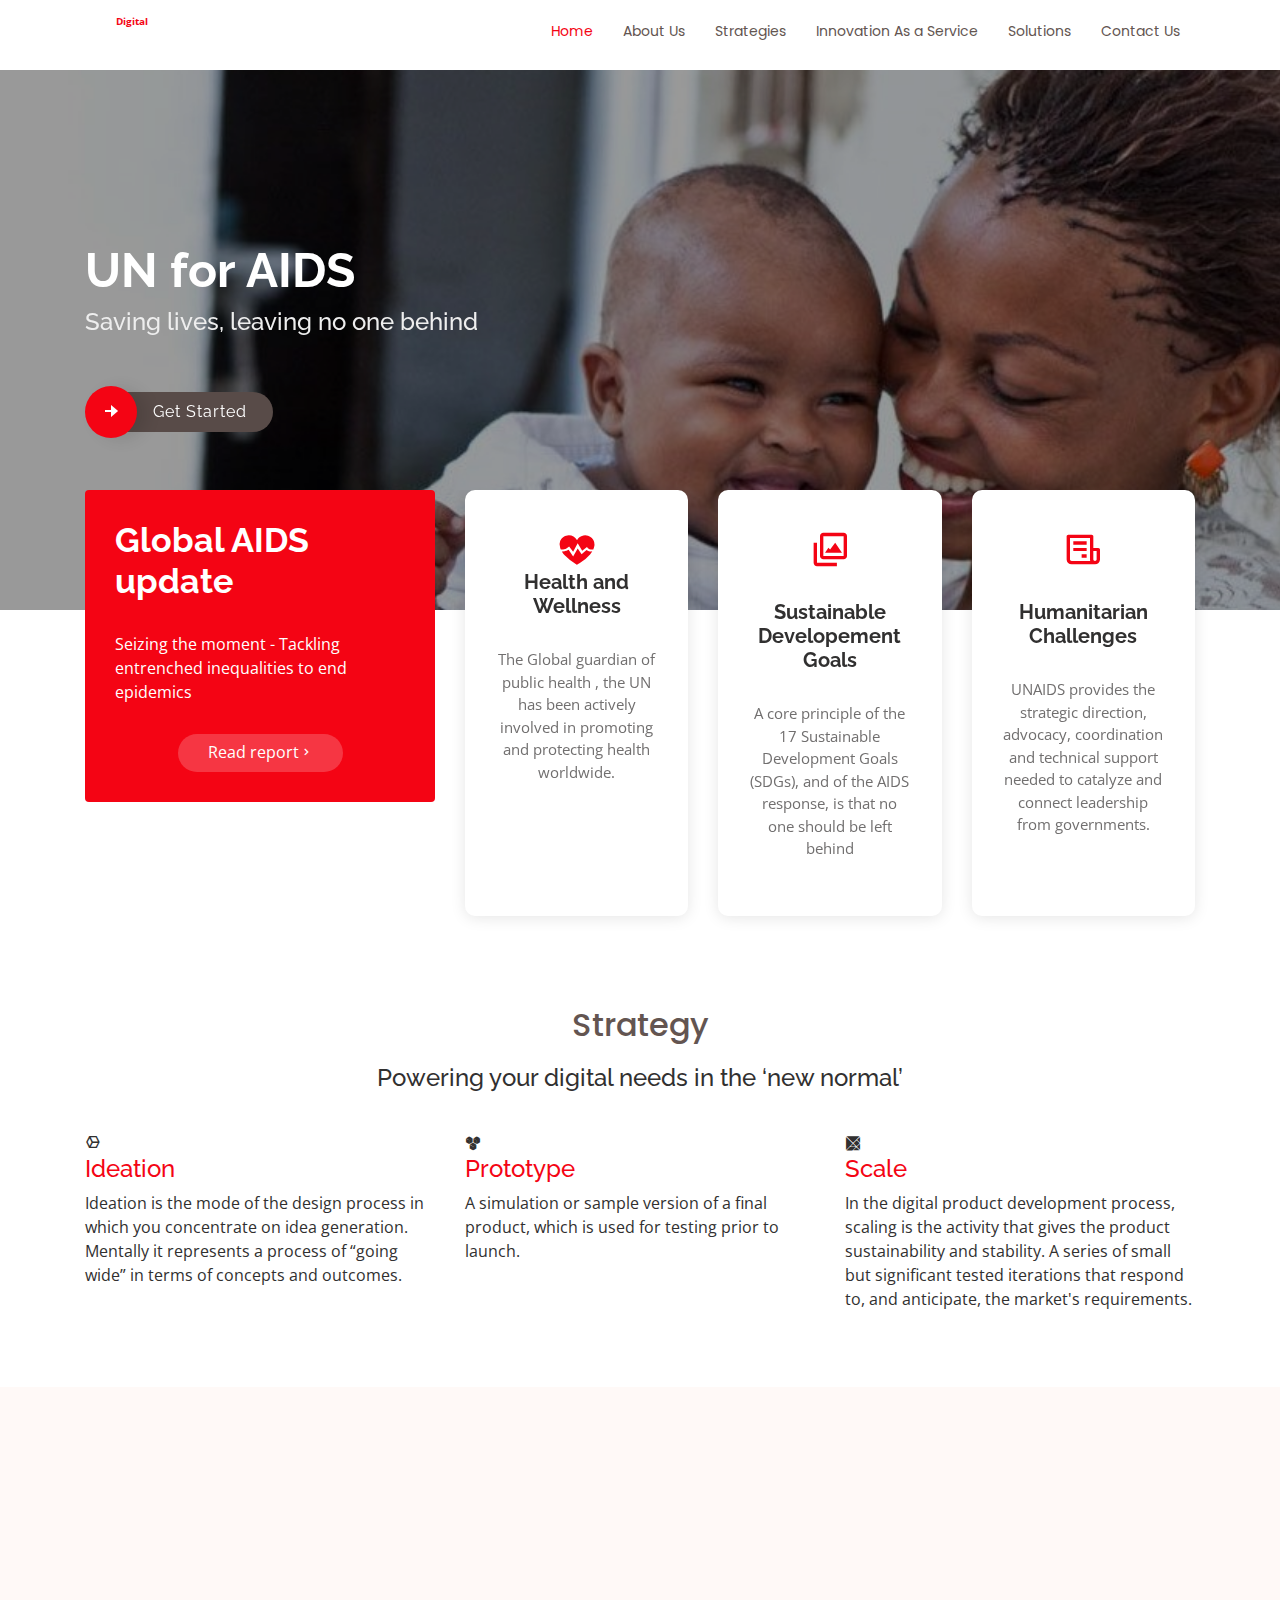
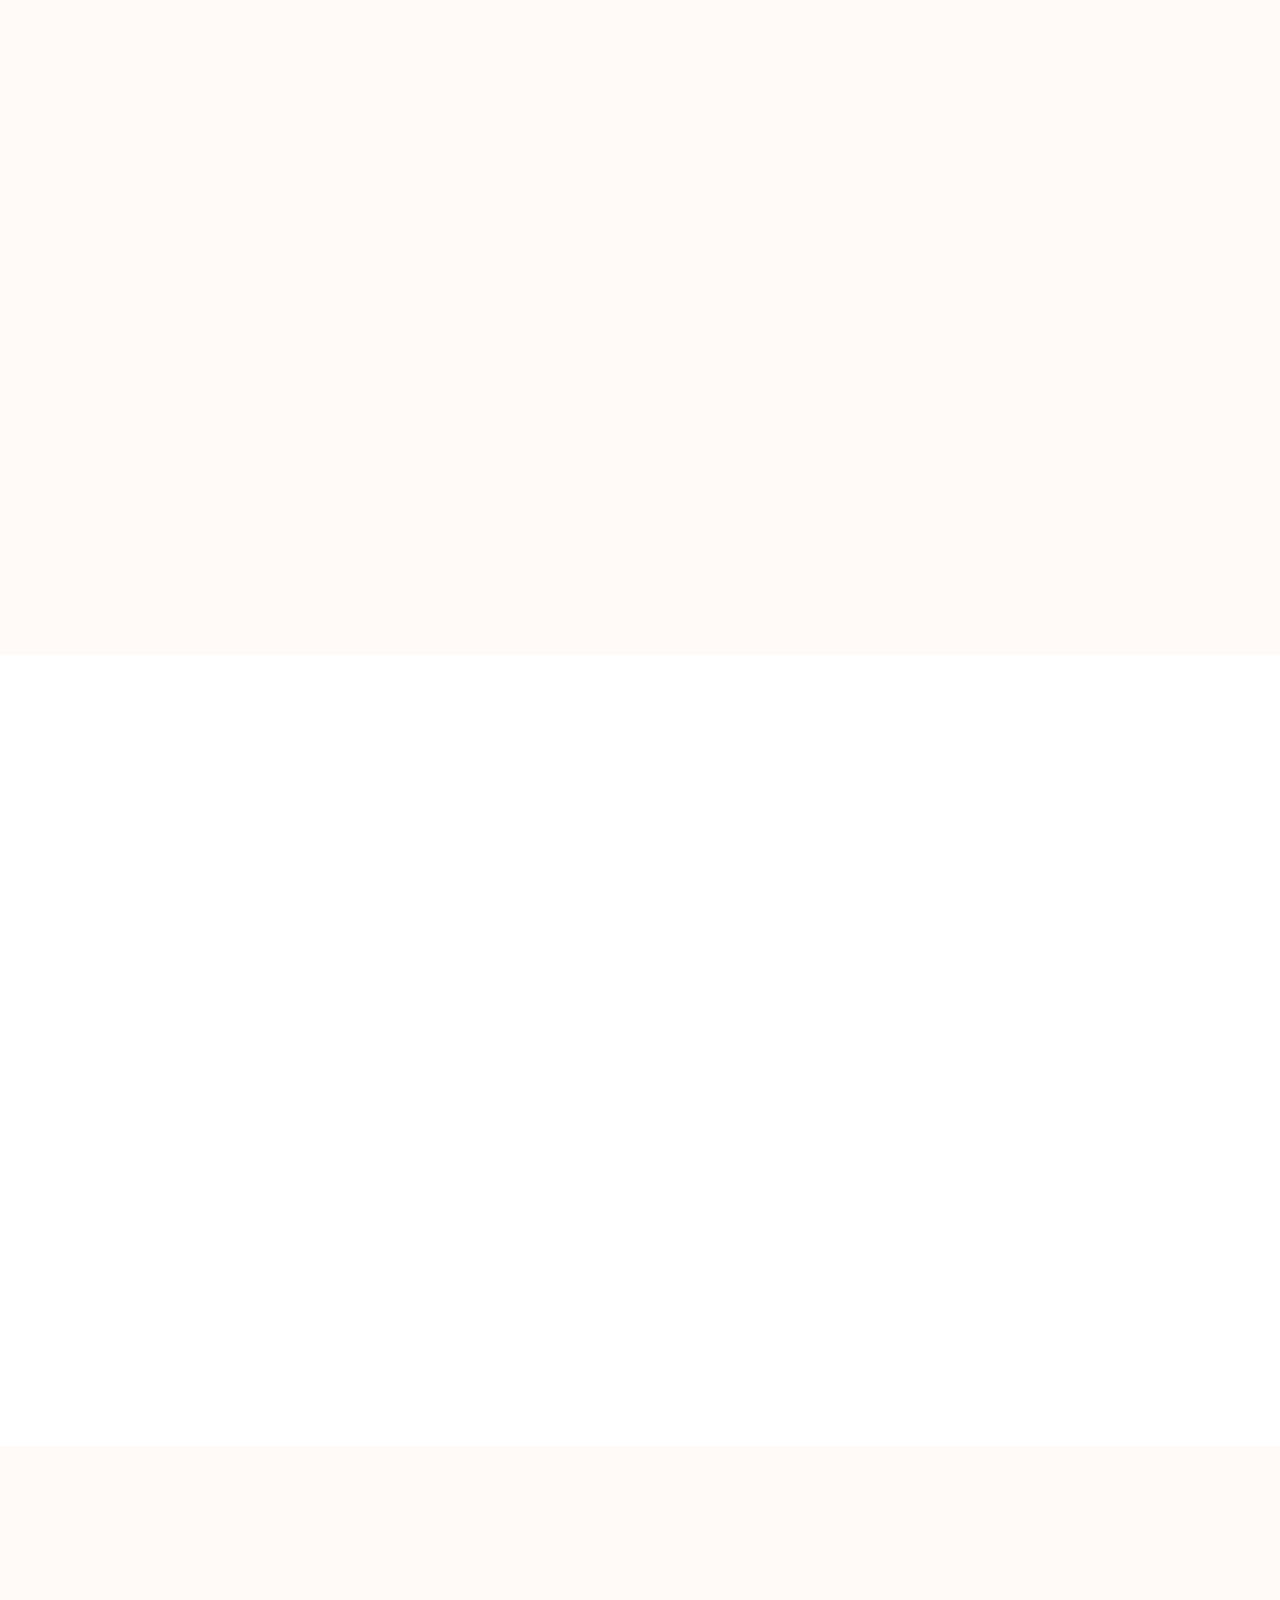
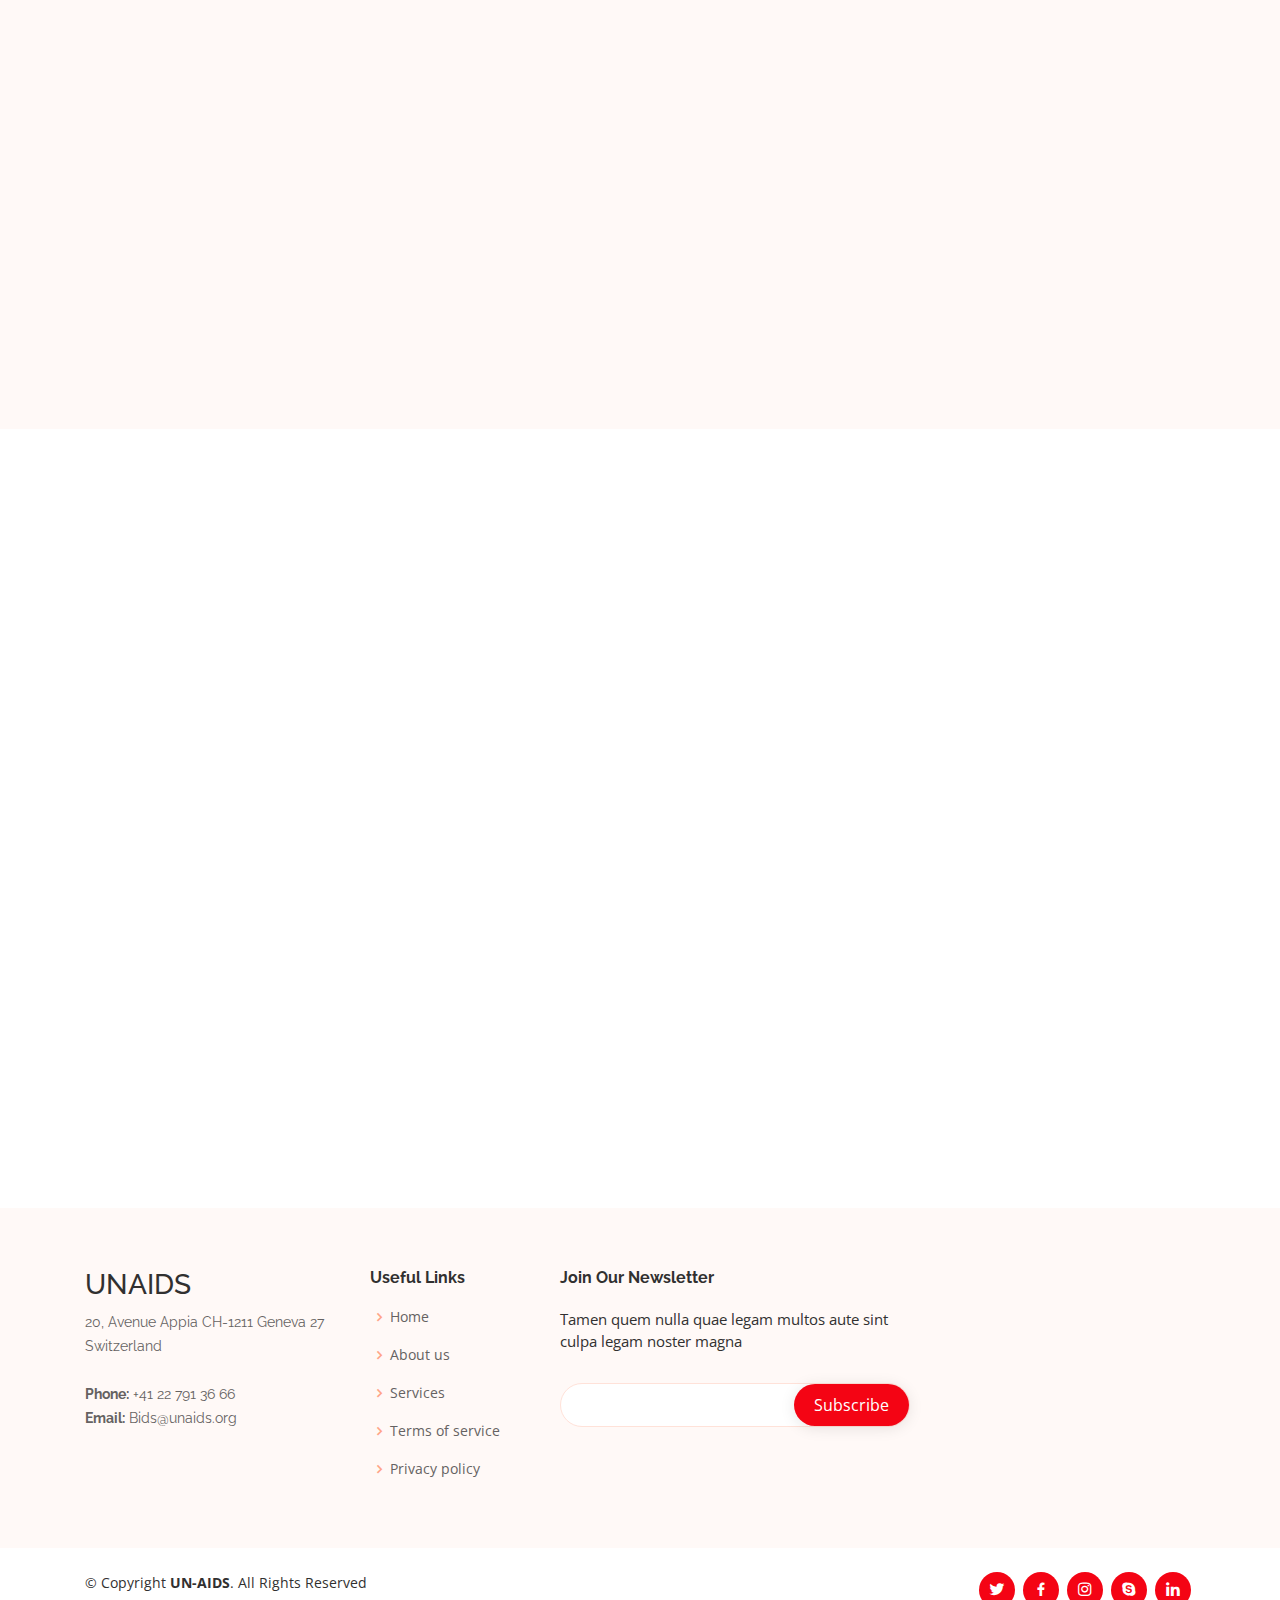
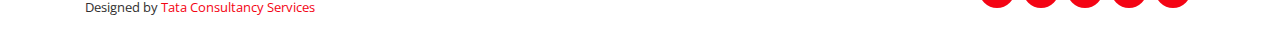
==== commit 70246bd9: "new changes" ====
--- a/index.html
+++ b/index.html
@@ -10,8 +10,8 @@
   <meta content="" name="keywords">
 
   <!-- Favicons -->
-  <link href="assets/img/favicon.png" rel="icon">
-  <link href="assets/img/apple-touch-icon.png" rel="apple-touch-icon">
+  <link href="assets/img/favicon.jpg" rel="icon">
+  <link href="assets/img/favicon.jpg" rel="apple-touch-icon">
 
   <!-- Google Fonts -->
   <link href="https://fonts.googleapis.com/css?family=Open+Sans:300,300i,400,400i,600,600i,700,700i|Raleway:300,300i,400,400i,500,500i,600,600i,700,700i|Poppins:300,300i,400,400i,500,500i,600,600i,700,700i" rel="stylesheet">
@@ -38,7 +38,7 @@
 <body>
 
   <!-- ======= Top Bar ======= -->
-  <section id="topbar" class="d-none d-lg-block">
+  <!-- <section id="topbar" class="d-none d-lg-block">
     <div class="container d-flex">
       <div class="contact-info mr-auto">
         <ul>
@@ -51,36 +51,42 @@
       </div>
      
     </div>
-  </section>
+  </section> -->
 
   <!-- ======= Header ======= -->
   <header id="header">
     <div class="container d-flex">
 
       <div class="logo mr-auto">
-        <h1 class="text-light"><a href="index.html">UN-<span style="color: #f40414;">AIDS</span></a></h1>
+        <!-- <h1 class="text-light"><a href="index.html">UN<span style="color: #f40414;">AIDS</span><div class="smalllet"><sub > Digital</sub></div></a></h1> -->
         <!-- Uncomment below if you prefer to use an image logo -->
-        <!-- <a href="index.html"><img src="assets/img/unaids-logo.png"   alt="" class="img-fluid"></a> -->
+        <a href="index.html"><img src="assets/img/1920px-UNAIDS.svg.png"   alt="" class="img-fluid"> <a href="index.html"><sub style="color: #f40414;bottom: 2.75em;
+          margin-left: 85%;
+          font-size: 10px;"><strong>Digital</strong> </sub></a></a>
+        
       </div>
 
       <nav class="nav-menu d-none d-lg-block">
         <ul>
           <li class="active"><a href="index.html">Home</a></li>
           <li><a href="#about">About Us</a></li>
-          <li><a href="#services">Strategies</a></li>
+          <li><a href="#strategy">Strategies</a></li>
+          <li><a href="service.html">Innovation As a Service</a></li>
           
-      
-         
+          <li><a href="https://www.unaids.org/en/resources/presscentre">Solutions</a></li>
           <li><a href="#contact">Contact Us</a></li>
 
         </ul>
       </nav><!-- .nav-menu -->
-
+     
     </div>
+    
+   
   </header><!-- End Header -->
 
   <!-- ======= Hero Section ======= -->
   <section id="hero" class="d-flex flex-column justify-content-center align-items-center">
+    
     <div class="container" data-aos="fade-in">
       <h1>UN for AIDS</h1>
       <h2>Saving lives, leaving no one behind</h2>
@@ -112,19 +118,13 @@
           <div class="col-xl-8 col-lg-7 d-flex">
             <div class="icon-boxes d-flex flex-column justify-content-center">
               <div class="row">
-                <div class="col-xl-4 d-flex align-items-stretch" data-aos="fade-up" data-aos-delay="100">
-                  <div class="icon-box mt-4 mt-xl-0">
-                    <i class="bx bx-receipt"></i>
-                    <h4>Awareness</h4>
-                    <p>UNAIDS provides the strategic direction, advocacy, coordination and technical support needed to catalyze and connect leadership from governments.  </p>
-                  </div>
-                </div>
                 <div class="col-xl-4 d-flex align-items-stretch" data-aos="fade-up" data-aos-delay="200">
                   <div class="icon-box mt-4 mt-xl-0">
-                    <i class="bx bx-cube-alt"></i>
+                    <i class="icofont-heart-beat"></i>
                     <h4>Health and Wellness</h4>
                     <p>The Global guardian of public health , the UN
                       has been actively involved in promoting and protecting health worldwide. </p>
+                      <a class="stretched-link" href="health.html" title="More Details"></a>
                   </div>
                 </div>
                 <div class="col-xl-4 d-flex align-items-stretch" data-aos="fade-up" data-aos-delay="300">
@@ -132,8 +132,19 @@
                     <i class="bx bx-images"></i>
                     <h4>Sustainable Developement Goals</h4>
                     <p>A core principle of the 17 Sustainable Development Goals (SDGs), and of the AIDS response, is that no one should be left behind</p>
+                    <a class="stretched-link" href="sdg.html" title="More Details"></a>
                   </div>
                 </div>
+                <div class="col-xl-4 d-flex align-items-stretch" data-aos="fade-up" data-aos-delay="100">
+                  <div class="icon-box mt-4 mt-xl-0">
+                    <i class="bx bx-receipt"></i>
+                    <h4>Humanitarian Challenges</h4>
+                    <p>UNAIDS provides the strategic direction, advocacy, coordination and technical support needed to catalyze and connect leadership from governments.  </p>
+                    <a class="stretched-link" href="#" title="More Details"></a>
+                  </div>
+                </div>
+                
+               
               </div>
             </div>
           </div>
@@ -141,7 +152,45 @@
 
       </div>
     </section><!-- End Why Us Section -->
-
+    <section id="strategy" class="strategy">
+      <div class="container">
+
+        <div class="section-title">
+          <h2>Strategy</h2>
+          <h4>Powering your digital needs in the ‘new normal’</h4>
+        </div>
+
+        <div class="row">
+          <div class="col-lg-4 col-md-6">
+            <div class="icon-box">
+              <div class="icon"><i class=" bx bx-cube-alt"></i></div>
+              <h4><a href="">Ideation</a></h4>
+              <p>Ideation is the mode of the design process in which you concentrate on idea generation. Mentally it represents a process of “going wide” in terms of concepts and outcomes.</p>
+            </div>
+          </div>
+
+          <div class="col-lg-4 col-md-6">
+            <div class="icon-box">
+              <div class="icon"><i class="icofont-cubes"></i></div>
+              <h4><a href="">Prototype</a></h4>
+              <p>A simulation or sample version of a final product, which is used for testing prior to launch.</p>
+            </div>
+          </div>
+
+          <div class="col-lg-4 col-md-6">
+            <div class="icon-box">
+              <div class="icon"><i class="icofont-triangle"></i></div>
+              <h4><a href="">Scale</a></h4>
+              <p> In the digital product development process, scaling is the activity that gives the product sustainability and stability. A series of small but significant tested iterations that respond to, and anticipate, the market's requirements.</p>
+            </div>
+          </div>
+
+          
+
+        </div>
+
+      </div>
+    </section>
     <!-- ======= About Section ======= -->
     <section id="about" class="about section-bg">
       <div class="container">
@@ -179,7 +228,7 @@
 
       </div>
     </section><!-- End About Section -->
-
+    
     <!-- ======= Clients Section ======= -->
     <!-- <section id="clients" class="clients">
       <div class="container" data-aos="fade-up">
@@ -200,102 +249,10 @@
 
     <!-- ======= Services Section ======= -->
     
-    <section id="services" class="services section-bg">
-      <div class="container">
-
-        <div class="section-title" data-aos="fade-up">
-          <h2>Strategies</h2>
-          <p>PROTECT AND ACCELERATE PROGRESS TOWARDS THE END OF AIDS: READY, SET, GO!</p>
-        </div>
-
-        <div class="row">
-          <div class="col-lg-4 col-md-6" data-aos="fade-up">
-            <div class="icon-box">
-              <div class="icon"><i class="icofont-computer"></i></div>
-              <h4 class="title"><a href="">Good health and well-being (SDG 3)</a></h4>
-              <p class="description">Children, adolescents and adults living with HIV access testing, know their status and are immediately offered and sustained on affordable quality treatment.</p>
-            </div>
-          </div>
-          <div class="col-lg-4 col-md-6" data-aos="fade-up" data-aos-delay="100">
-            <div class="icon-box">
-              <div class="icon"><i class="icofont-chart-bar-graph"></i></div>
-              <h4 class="title"><a href="">Reduced inequalities (SDG 10)</a></h4>
-              <p class="description">Young people, especially young women and adolescent girls, access combination prevention services and are empowered to protect themselves from HIV.</p>
-            </div>
-          </div>
-          <div class="col-lg-4 col-md-6" data-aos="fade-up" data-aos-delay="200">
-            <div class="icon-box">
-              <div class="icon"><i class="icofont-earth"></i></div>
-              <h4 class="title"><a href="">Gender equality (SDG 5)</a></h4>
-              <p class="description">Women and men practice and promote healthy gender norms and work together to end gender-based, sexual and intimate partner violence to mitigate risk and impact of HIV</p>
-            </div>
-          </div>
-          <div class="col-lg-4 col-md-6" data-aos="fade-up" data-aos-delay="300">
-            <div class="icon-box">
-              <div class="icon"><i class="icofont-image"></i></div>
-              <h4 class="title"><a href="">Peace, justice and strong institutions (SDG 16)</a></h4>
-              <p class="description">Punitive laws, policies, practices, stigma and discrimination that block effective responses to HIV are removed > Punitive laws, policies and practices removed, including overly broad criminalization of HIV transmission, travel restrictions, mandatory testing and those that block key populations’ access to services</p>
-            </div>
-          </div>
-          <div class="col-lg-4 col-md-6" data-aos="fade-up" data-aos-delay="400">
-            <div class="icon-box">
-              <div class="icon"><i class="icofont-settings"></i></div>
-              <h4 class="title"><a href="">Partnerships for the goals (SDG 17)</a></h4>
-              <p class="description">People-centered HIV and health services are integrated in the context of stronger systems for health > HIV-sensitive universal health coverage schemes implemented </p>
-            </div>
-          </div>
-          
-        </div>
-
-      </div>
-    </section><!-- End Services Section -->
+    <!-- End Services Section -->
 
     <!-- ======= Values Section ======= -->
-    <section id="values" class="values">
-      <div class="container">
-
-        <div class="row">
-          <div class="col-md-6 d-flex align-items-stretch" data-aos="fade-up">
-            <div class="card" style="background-image: url(assets/img/values-1.jpg);">
-              <div class="card-body">
-                <h5 class="card-title"><a href="">Our Mission</a></h5>
-                <p class="card-text">Lorem ipsum dolor sit amet, consectetur elit, sed do eiusmod tempor ut labore et dolore magna aliqua.</p>
-                <div class="read-more"><a href="#"><i class="icofont-arrow-right"></i> Read More</a></div>
-              </div>
-            </div>
-          </div>
-          <div class="col-md-6 d-flex align-items-stretch mt-4 mt-md-0" data-aos="fade-up" data-aos-delay="100">
-            <div class="card" style="background-image: url(assets/img/values-2.jpg);">
-              <div class="card-body">
-                <h5 class="card-title"><a href="">Our Plan</a></h5>
-                <p class="card-text">Sed ut perspiciatis unde omnis iste natus error sit voluptatem doloremque laudantium, totam rem.</p>
-                <div class="read-more"><a href="#"><i class="icofont-arrow-right"></i> Read More</a></div>
-              </div>
-            </div>
-
-          </div>
-          <div class="col-md-6 d-flex align-items-stretch mt-4" data-aos="fade-up" data-aos-delay="200">
-            <div class="card" style="background-image: url(assets/img/values-3.jpg);">
-              <div class="card-body">
-                <h5 class="card-title"><a href="">Our Vision</a></h5>
-                <p class="card-text">Nemo enim ipsam voluptatem quia voluptas sit aut odit aut fugit, sed quia magni dolores.</p>
-                <div class="read-more"><a href="#"><i class="icofont-arrow-right"></i> Read More</a></div>
-              </div>
-            </div>
-          </div>
-          <div class="col-md-6 d-flex align-items-stretch mt-4" data-aos="fade-up" data-aos-delay="300">
-            <div class="card" style="background-image: url(assets/img/values-4.jpg);">
-              <div class="card-body">
-                <h5 class="card-title"><a href="">Our Care</a></h5>
-                <p class="card-text">Nostrum eum sed et autem dolorum perspiciatis. Magni porro quisquam laudantium voluptatem.</p>
-                <div class="read-more"><a href="#"><i class="icofont-arrow-right"></i> Read More</a></div>
-              </div>
-            </div>
-          </div>
-        </div>
-
-      </div>
-    </section><!-- End Values Section -->
+    <!-- End Values Section -->
 
     <!-- ======= Testimonials Section ======= -->
     <!-- <section id="testimonials" class="testimonials">
@@ -487,8 +444,10 @@
         <h2 data-aos="fade-up" class="portfolio-title text-center">Your Problem, is ours now</h2>
         <br>
         <h5 data-aos="fade-up">Submit your problem here, or <a href="#contact">get in touch with us  </a> if you want to connect offline:</h5>
+        
         <div class="row featurette"><form data-aos="fade-up" class="col-md-7">
           <div class="form-group">
+            <label for="exampleFormControlInput1">Your Name</label>
             <input type="text" name="name" class="form-control" id="name" placeholder="Your Name" data-rule="minlen:4" data-msg="Please enter at least 4 chars" />
             <div class="validate"></div>
           </div>
@@ -499,7 +458,11 @@
           
           
           <div class="form-group">
-            <label for="exampleFormControlTextarea1">Problem Statement</label>
+            <label for="exampleFormControlTextarea1">Idea or the concern that you have</label>
+            <textarea class="form-control" id="exampleFormControlTextarea1" rows="3"></textarea>
+          </div>
+          <div class="form-group">
+            <label for="exampleFormControlTextarea1">Additional message if any</label>
             <textarea class="form-control" id="exampleFormControlTextarea1" rows="3"></textarea>
           </div>
           <div id="innovbtn" class="text-center" data-aos="fade-up" data-aos-delay="800">
@@ -695,7 +658,7 @@
     <!-- ======= F.A.Q Section ======= -->
     <section id="faq" class="faq section-bg">
       <div class="container">
-
+        
         <div class="section-title">
           <h2 data-aos="fade-up">F.A.Q</h2>
           
@@ -745,6 +708,7 @@
         </div>
 
       </div>
+      
     </section><!-- End F.A.Q Section -->
 
     <!-- ======= Contact Section ======= -->
@@ -753,7 +717,7 @@
 
         <div class="section-title">
           <h2 data-aos="fade-up">Contact</h2>
-          <p data-aos="fade-up">Magnam dolores commodi suscipit. Necessitatibus eius consequatur ex aliquid fuga eum quidem. Sit sint consectetur velit. Quisquam quos quisquam cupiditate. Et nemo qui impedit suscipit alias ea. Quia fugiat sit in iste officiis commodi quidem hic quas.</p>
+          <p data-aos="fade-up"></p>
         </div>
 
         <div class="row justify-content-center">
@@ -762,7 +726,9 @@
             <div class="info-box">
               <i class="bx bx-map"></i>
               <h3>Our Address</h3>
-              <p>A108 Adam Street, New York, NY 535022</p>
+              <p>20, Avenue Appia
+                  CH-1211 Geneva 27
+                  Switzerland</p>
             </div>
           </div>
 
@@ -770,14 +736,14 @@
             <div class="info-box">
               <i class="bx bx-envelope"></i>
               <h3>Email Us</h3>
-              <p>info@example.com<br>contact@example.com</p>
+              <p>Bids@unaids.org<br></p>
             </div>
           </div>
           <div class="col-xl-3 col-lg-4 mt-4" data-aos="fade-up" data-aos-delay="200">
             <div class="info-box">
               <i class="bx bx-phone-call"></i>
               <h3>Call Us</h3>
-              <p>+1 5589 55488 55<br>+1 6678 254445 41</p>
+              <p> +41 22 791 36 66<br></p>
             </div>
           </div>
         </div>
@@ -827,7 +793,7 @@
         <div class="row">
 
           <div class="col-lg-3 col-md-6 footer-contact">
-            <h3>UN-AIDS</h3>
+            <h3>UNAIDS</h3>
             <p>
               20, Avenue Appia
               CH-1211 Geneva 27
@@ -873,7 +839,7 @@
           <!-- You can delete the links only if you purchased the pro version. -->
           <!-- Licensing information: https://bootstrapmade.com/license/ -->
           <!-- Purchase the pro version with working PHP/AJAX contact form: https://bootstrapmade.com/flexor-free-multipurpose-bootstrap-template/ -->
-          Designed by <a href="#">Digital Garage</a>
+          Designed by <a href="#">Tata Consultancy Services</a>
         </div>
       </div>
       <div class="social-links text-center text-lg-right pt-3 pt-lg-0">
